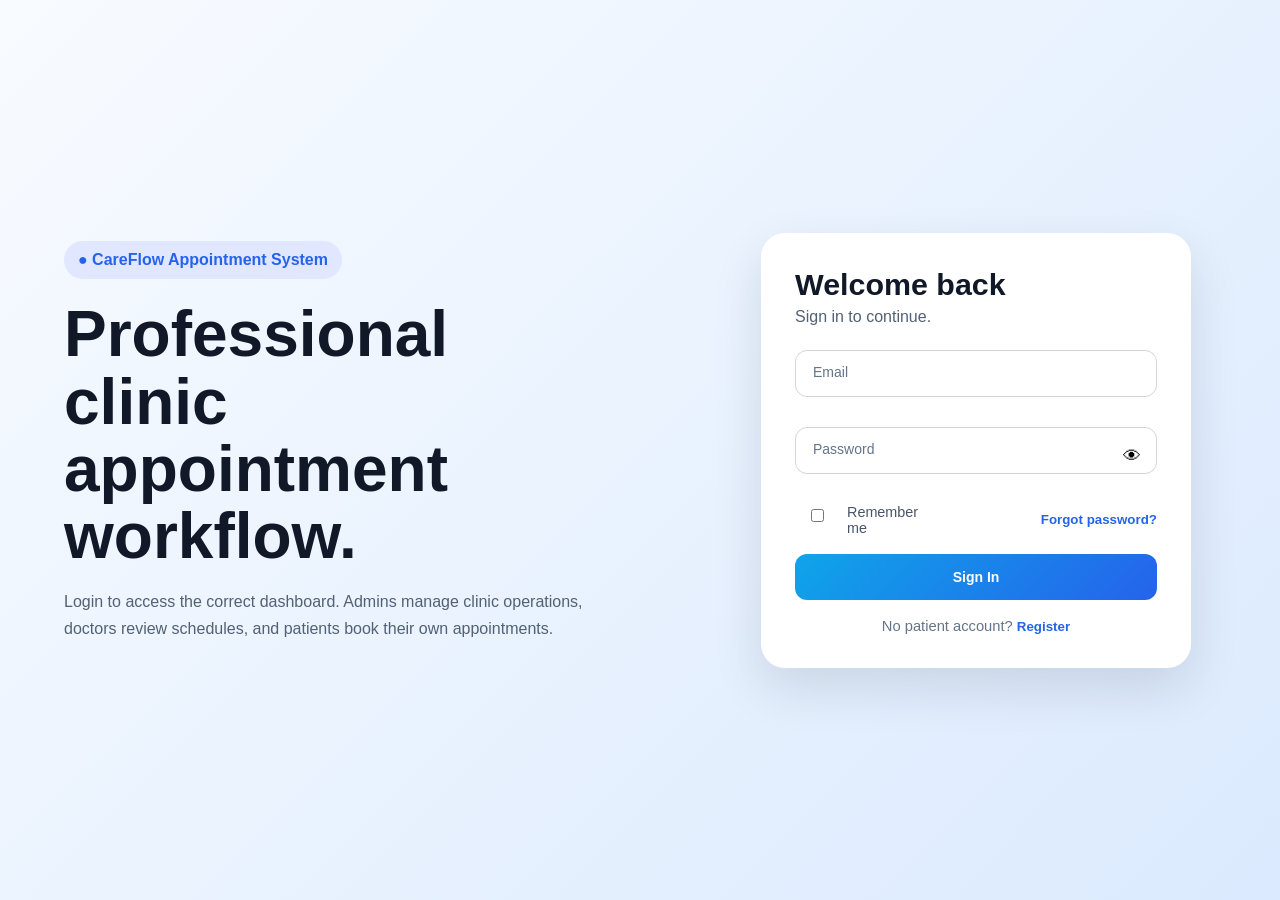
==== index.html @ 5f121b23 "Add files via upload" ====
<!doctype html>
<html lang="en">
  <head>
    <meta charset="UTF-8" />
    <meta name="viewport" content="width=device-width, initial-scale=1.0" />
    <title>CareFlow Login</title>
    <link rel="stylesheet" href="style.css" />
  </head>
  <body class="login-body">
    <div id="toast" class="toast"></div>
    <section class="login-screen">
      <div class="login-side">
        <div class="brand-chip">● CareFlow Appointment System</div>
        <h1 class="hero-title">Professional clinic appointment workflow.</h1>
        <p class="hero-text">
          Login to access the correct dashboard. Admins manage clinic
          operations, doctors review schedules, and patients book their own
          appointments.
        </p>
      </div>
      <div class="login-panel-wrap">
        <div class="auth-card">
          <div id="loginSection">
            <h2>Welcome back</h2>
            <p class="subtle">Sign in to continue.</p>
            <div class="floating-field">
              <input id="loginEmail" type="email" placeholder=" " /><label
                >Email</label
              >
            </div>
            <div class="floating-field">
              <input id="loginPassword" type="password" placeholder=" " /><label
                >Password</label
              ><button
                type="button"
                class="eye-btn"
                onclick="togglePassword('loginPassword', 'loginEye')"
              >
                <span id="loginEye">👁</span>
              </button>
            </div>
            <div class="auth-row">
              <label class="remember-label"
                ><input id="rememberMe" type="checkbox" />Remember me</label
              ><button type="button" class="link-btn" onclick="showForgot()">
                Forgot password?
              </button>
            </div>
            <button
              id="loginBtn"
              class="btn btn-primary primary-auth-btn"
              onclick="login()"
            >
              Sign In
            </button>
            <div class="auth-switch">
              No patient account?
              <button type="button" class="link-btn" onclick="showRegister()">
                Register
              </button>
            </div>
          </div>
          <div id="registerSection" class="hidden">
            <h2>Create account</h2>
            <p class="subtle">Register as a patient.</p>
            <div class="floating-field">
              <input id="registerName" placeholder=" " /><label
                >Full name</label
              >
            </div>
            <div class="floating-field">
              <input id="registerEmail" type="email" placeholder=" " /><label
                >Email</label
              >
            </div>
            <div class="floating-field">
              <input
                id="registerPassword"
                type="password"
                placeholder=" "
              /><label>Password</label
              ><button
                type="button"
                class="eye-btn"
                onclick="togglePassword('registerPassword', 'registerEye')"
              >
                <span id="registerEye">👁</span>
              </button>
            </div>
            <div class="floating-field">
              <input id="registerPhone" placeholder=" " /><label
                >Phone number</label
              >
            </div>
            <button
              id="registerBtn"
              class="btn btn-primary primary-auth-btn"
              onclick="registerPatient()"
            >
              Register
            </button>
            <div class="auth-switch">
              Already have an account?
              <button type="button" class="link-btn" onclick="showLogin()">
                Login
              </button>
            </div>
          </div>
          <div id="forgotSection" class="hidden">
            <h2>Forgot password</h2>
            <p class="subtle">
              Enter your email and we will send reset instructions.
            </p>
            <div class="floating-field">
              <input id="forgotEmail" type="email" placeholder=" " /><label
                >Email</label
              >
            </div>
            <button
              id="forgotBtn"
              class="btn btn-primary primary-auth-btn"
              onclick="forgotPassword()"
            >
              Send Reset Email
            </button>
            <div class="auth-switch">
              Remembered your password?
              <button type="button" class="link-btn" onclick="showLogin()">
                Back to login
              </button>
            </div>
          </div>
        </div>
      </div>
    </section>
    <script src="auth.js"></script>
  </body>
</html>
---- style.css ----
:root {
  --side: #2f3b4f;
  --blue: #2563eb;
  --cyan: #0ea5e9;
  --muted: #526174;
  --border: #dbe4ef;
  --panel: rgba(255, 255, 255, 0.92);
  --shadow: 0 20px 50px rgba(15, 23, 42, 0.08);
  --danger: #dc2626;
  --green: #15803d;
}
* {
  box-sizing: border-box;
}
body {
  margin: 0;
  font-family: Arial, sans-serif;
  background: linear-gradient(135deg, #f8fbff, #dbeafe);
  color: #111827;
}
.hidden {
  display: none !important;
}
.login-screen {
  min-height: 100vh;
  display: grid;
  grid-template-columns: 1.05fr 0.95fr;
}
.login-side {
  display: flex;
  flex-direction: column;
  justify-content: center;
  padding: 64px;
}
.brand-chip {
  width: fit-content;
  padding: 10px 14px;
  border-radius: 999px;
  background: #e0e7ff;
  color: var(--blue);
  font-weight: 800;
  margin-bottom: 22px;
}
.hero-title {
  font-size: clamp(2.4rem, 5vw, 4rem);
  line-height: 1.05;
  margin: 0;
}
.hero-text {
  color: var(--muted);
  line-height: 1.7;
  max-width: 620px;
  margin-top: 18px;
}
.login-panel-wrap {
  display: flex;
  align-items: center;
  justify-content: center;
  padding: 32px;
}
.auth-card {
  width: 100%;
  max-width: 430px;
  background: white;
  padding: 34px;
  border-radius: 24px;
  box-shadow: 0 20px 50px rgba(15, 23, 42, 0.12);
}
.auth-card h2 {
  margin: 0 0 6px;
  font-size: 1.9rem;
}
.subtle {
  margin: 0 0 24px;
  color: var(--muted);
}
.floating-field {
  position: relative;
  margin-bottom: 18px;
}
.floating-field input {
  width: 100%;
  padding: 18px 46px 10px 14px;
  border: 1px solid #d1d5db;
  border-radius: 12px;
  font-size: 15px;
  outline: none;
  background: white;
}
.floating-field label {
  position: absolute;
  left: 14px;
  top: 14px;
  color: #64748b;
  font-size: 14px;
  pointer-events: none;
  transition: 0.18s ease;
  background: white;
  padding: 0 4px;
}
.floating-field input:focus {
  border-color: var(--blue);
  box-shadow: 0 0 0 4px rgba(37, 99, 235, 0.12);
}
.floating-field input:focus + label,
.floating-field input:not(:placeholder-shown) + label {
  top: -8px;
  font-size: 12px;
  color: var(--blue);
}
.eye-btn {
  position: absolute;
  right: 12px;
  top: 50%;
  transform: translateY(-50%);
  width: 28px;
  height: 28px;
  border: none;
  background: transparent;
  cursor: pointer;
  font-size: 18px;
}
.auth-row {
  display: flex;
  justify-content: space-between;
  align-items: center;
  margin-bottom: 18px;
  font-size: 0.9rem;
}
.remember-label {
  display: flex;
  align-items: center;
  gap: 8px;
  color: #475569;
}
.link-btn {
  border: none;
  background: transparent;
  color: var(--blue);
  font-weight: 800;
  cursor: pointer;
  padding: 0;
}
.btn {
  border: none;
  border-radius: 12px;
  padding: 13px 16px;
  font-weight: 800;
  cursor: pointer;
  font-size: 14px;
}
.btn-primary {
  background: linear-gradient(135deg, var(--cyan), var(--blue));
  color: white;
}
.btn-secondary {
  background: #e8eef7;
  color: #111827;
}
.btn-danger {
  background: #fee2e2;
  color: var(--danger);
}
.btn-success {
  background: #dcfce7;
  color: var(--green);
}
.primary-auth-btn {
  width: 100%;
  min-height: 46px;
}
.spinner {
  display: inline-block;
  width: 16px;
  height: 16px;
  border: 2px solid rgba(255, 255, 255, 0.55);
  border-top-color: white;
  border-radius: 50%;
  animation: spin 0.8s linear infinite;
  vertical-align: middle;
  margin-right: 8px;
}
@keyframes spin {
  to {
    transform: rotate(360deg);
  }
}
.auth-switch {
  margin-top: 18px;
  text-align: center;
  color: #64748b;
  font-size: 0.92rem;
}
.toast {
  position: fixed;
  top: 22px;
  right: 22px;
  background: #0f172a;
  color: white;
  padding: 14px 18px;
  border-radius: 12px;
  box-shadow: 0 16px 40px rgba(15, 23, 42, 0.18);
  opacity: 0;
  transform: translateY(-12px);
  pointer-events: none;
  transition: 0.22s ease;
  z-index: 9999;
  font-size: 14px;
}
.toast.show {
  opacity: 1;
  transform: translateY(0);
}
.toast.success {
  background: #15803d;
}
.toast.error {
  background: #dc2626;
}
.app-shell {
  min-height: 100vh;
  display: grid;
  grid-template-columns: 260px 1fr;
}
.sidebar {
  background: var(--side);
  color: white;
  padding: 22px 18px;
  display: flex;
  flex-direction: column;
  gap: 20px;
}
.brand {
  display: flex;
  align-items: center;
  gap: 12px;
}
.brand-icon {
  width: 44px;
  height: 44px;
  border-radius: 14px;
  background: linear-gradient(135deg, var(--cyan), var(--blue));
  display: flex;
  align-items: center;
  justify-content: center;
  font-size: 26px;
  font-weight: 800;
}
.brand h1 {
  margin: 0;
  font-size: 1.25rem;
}
.brand p {
  margin: 2px 0 0;
  color: #cbd5e1;
  font-size: 0.82rem;
}
.nav-list {
  display: flex;
  flex-direction: column;
  gap: 10px;
}
.nav-btn {
  padding: 14px 16px;
  border-radius: 12px;
  border: 1px solid rgba(255, 255, 255, 0.12);
  background: rgba(255, 255, 255, 0.08);
  color: white;
  text-align: left;
  font-weight: 800;
  cursor: pointer;
}
.nav-btn.active,
.nav-btn:hover {
  background: linear-gradient(135deg, #1d4ed8, var(--blue));
}
.nav-spacer {
  flex: 1;
}
.logout-btn {
  width: 100%;
  padding: 12px 16px;
  border: none;
  border-radius: 12px;
  background: rgba(255, 255, 255, 0.14);
  color: white;
  font-weight: 800;
  cursor: pointer;
}
.main {
  padding: 24px;
}
.page-hero {
  background: rgba(255, 255, 255, 0.85);
  border-radius: 24px;
  padding: 24px;
  margin-bottom: 22px;
  display: flex;
  align-items: center;
  justify-content: space-between;
  gap: 18px;
}
.page-hero h2 {
  margin: 0;
  font-size: 1.7rem;
}
.page-hero p {
  margin: 6px 0 0;
  color: var(--muted);
}
.hero-badge {
  background: #e0e7ff;
  color: var(--blue);
  font-size: 0.82rem;
  font-weight: 800;
  padding: 9px 14px;
  border-radius: 999px;
  white-space: nowrap;
}
.metrics {
  display: grid;
  grid-template-columns: repeat(3, 1fr);
  gap: 18px;
  margin-bottom: 20px;
}
.metric-card {
  background: var(--panel);
  border-radius: 18px;
  padding: 18px;
  border: 1px solid var(--border);
}
.metric-card small {
  color: var(--muted);
  display: block;
}
.metric-card strong {
  font-size: 2rem;
}
.grid-2 {
  display: grid;
  grid-template-columns: 1.2fr 1fr;
  gap: 20px;
}
.panel {
  background: var(--panel);
  border-radius: 22px;
  padding: 22px;
  border: 1px solid var(--border);
  box-shadow: var(--shadow);
}
.panel h3 {
  margin-top: 0;
}
input,
select,
textarea {
  width: 100%;
  padding: 14px;
  border-radius: 12px;
  border: 1px solid #cfd8e3;
  margin-bottom: 12px;
  font: inherit;
}
textarea {
  min-height: 110px;
}
table {
  width: 100%;
  border-collapse: collapse;
}
th,
td {
  padding: 14px;
  border-bottom: 1px solid #e5e7eb;
  text-align: left;
  vertical-align: top;
}
.calendar-head {
  display: flex;
  justify-content: space-between;
  align-items: center;
  gap: 12px;
}
.calendar-grid {
  display: grid;
  grid-template-columns: repeat(7, 1fr);
  gap: 10px;
  margin-top: 12px;
}
.day-name {
  text-align: center;
  font-size: 12px;
  font-weight: 800;
  color: #475569;
}
.day-cell {
  min-height: 82px;
  border: 1px solid #e5e7eb;
  border-radius: 14px;
  background: white;
  cursor: pointer;
  font-weight: 800;
  display: flex;
  justify-content: center;
  align-items: center;
  text-align: center;
}
.day-cell.muted {
  color: #aaa;
  background: rgba(255, 255, 255, 0.45);
}
.day-cell.selected {
  border: 2px solid #7da2ff;
  background: #f4f8ff;
}
.day-cell.today {
  box-shadow: inset 0 0 0 2px var(--blue);
}
.day-cell.weekend {
  background: #f8fafc;
  color: #94a3b8;
  cursor: not-allowed;
}
.notice {
  padding: 16px;
  border: 1px dashed #cbd5e1;
  border-radius: 14px;
  color: var(--muted);
  margin-bottom: 12px;
}
.schedule-card {
  background: #f8fbff;
  border: 1px solid #dbeafe;
  border-radius: 18px;
  padding: 18px;
  margin-top: 18px;
}
.schedule-card h3 {
  margin: 0 0 8px;
}
.schedule-note {
  color: #64748b;
  font-size: 13px;
  margin: 0 0 14px;
  line-height: 1.5;
}
.time-grid {
  display: grid;
  grid-template-columns: repeat(3, 1fr);
  gap: 10px;
  margin-bottom: 12px;
}
.time-btn {
  background: white;
  border: 1px solid #cfd8e3;
  border-radius: 12px;
  padding: 12px;
  font-weight: 800;
  cursor: pointer;
}
.time-btn.active {
  background: var(--blue);
  color: white;
  border-color: var(--blue);
}
.alert-box {
  background: #fffbeb;
  border: 1px solid #fde68a;
  color: #92400e;
  padding: 12px;
  border-radius: 14px;
  font-size: 13px;
  margin-bottom: 12px;
}
.email-status {
  font-size: 13px;
  margin-top: 8px;
  color: #64748b;
}
@media (max-width: 980px) {
  .login-screen,
  .app-shell,
  .grid-2 {
    grid-template-columns: 1fr;
  }
  .metrics {
    grid-template-columns: 1fr;
  }
  .login-side {
    padding: 32px;
  }
  .page-hero {
    flex-direction: column;
    align-items: flex-start;
  }
}
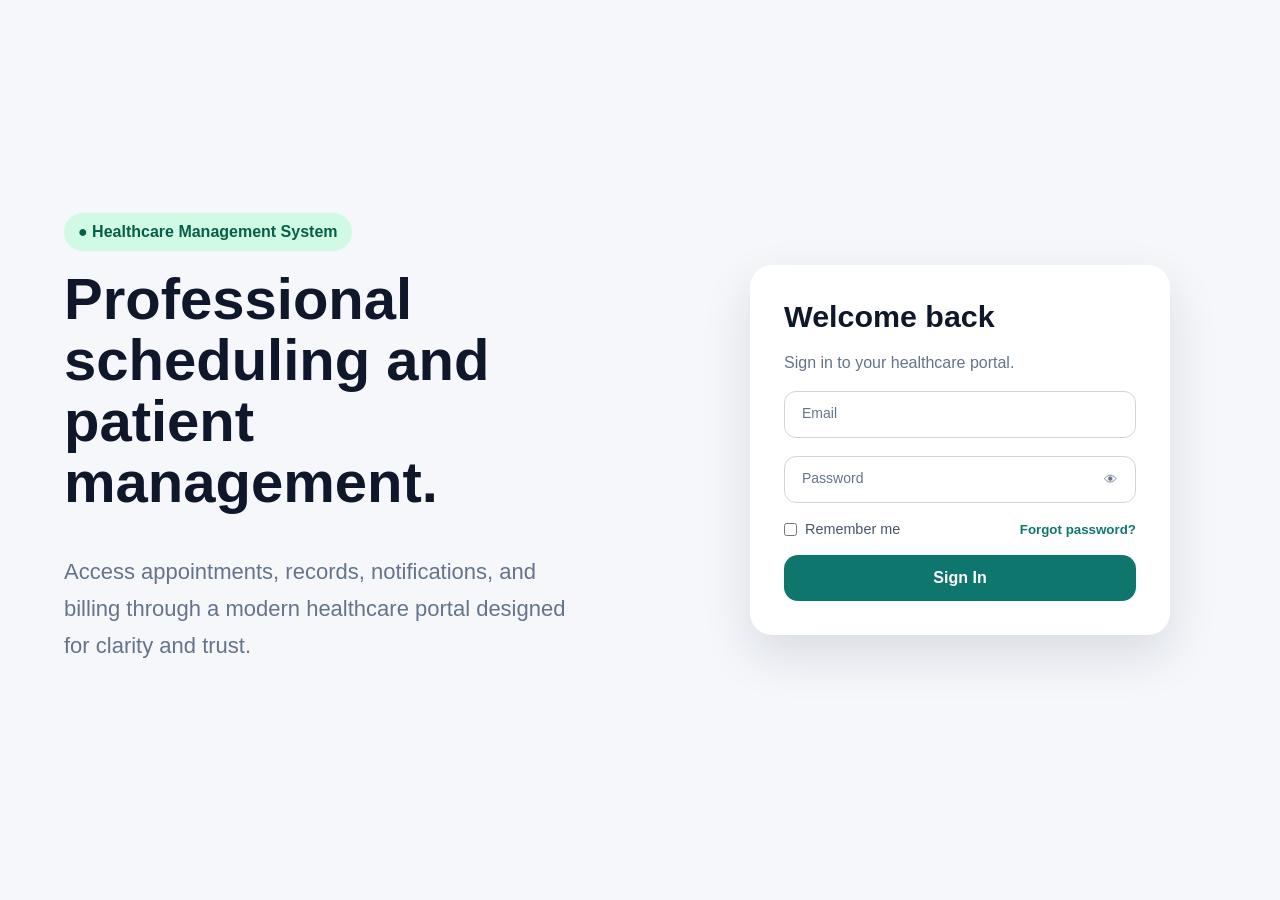
==== commit 9f0ce676: "Add files via upload" ====
--- a/index.html
+++ b/index.html
@@ -1,138 +1,295 @@
-<!doctype html>
-<html lang="en">
-  <head>
-    <meta charset="UTF-8" />
-    <meta name="viewport" content="width=device-width, initial-scale=1.0" />
-    <title>CareFlow Login</title>
-    <link rel="stylesheet" href="style.css" />
-  </head>
-  <body class="login-body">
-    <div id="toast" class="toast"></div>
-    <section class="login-screen">
-      <div class="login-side">
-        <div class="brand-chip">● CareFlow Appointment System</div>
-        <h1 class="hero-title">Professional clinic appointment workflow.</h1>
-        <p class="hero-text">
-          Login to access the correct dashboard. Admins manage clinic
-          operations, doctors review schedules, and patients book their own
-          appointments.
-        </p>
-      </div>
-      <div class="login-panel-wrap">
-        <div class="auth-card">
-          <div id="loginSection">
-            <h2>Welcome back</h2>
-            <p class="subtle">Sign in to continue.</p>
-            <div class="floating-field">
-              <input id="loginEmail" type="email" placeholder=" " /><label
-                >Email</label
-              >
-            </div>
-            <div class="floating-field">
-              <input id="loginPassword" type="password" placeholder=" " /><label
-                >Password</label
-              ><button
-                type="button"
-                class="eye-btn"
-                onclick="togglePassword('loginPassword', 'loginEye')"
-              >
-                <span id="loginEye">👁</span>
-              </button>
-            </div>
-            <div class="auth-row">
-              <label class="remember-label"
-                ><input id="rememberMe" type="checkbox" />Remember me</label
-              ><button type="button" class="link-btn" onclick="showForgot()">
-                Forgot password?
-              </button>
-            </div>
-            <button
-              id="loginBtn"
-              class="btn btn-primary primary-auth-btn"
-              onclick="login()"
-            >
-              Sign In
-            </button>
-            <div class="auth-switch">
-              No patient account?
-              <button type="button" class="link-btn" onclick="showRegister()">
-                Register
-              </button>
-            </div>
-          </div>
-          <div id="registerSection" class="hidden">
-            <h2>Create account</h2>
-            <p class="subtle">Register as a patient.</p>
-            <div class="floating-field">
-              <input id="registerName" placeholder=" " /><label
-                >Full name</label
-              >
-            </div>
-            <div class="floating-field">
-              <input id="registerEmail" type="email" placeholder=" " /><label
-                >Email</label
-              >
-            </div>
-            <div class="floating-field">
-              <input
-                id="registerPassword"
-                type="password"
-                placeholder=" "
-              /><label>Password</label
-              ><button
-                type="button"
-                class="eye-btn"
-                onclick="togglePassword('registerPassword', 'registerEye')"
-              >
-                <span id="registerEye">👁</span>
-              </button>
-            </div>
-            <div class="floating-field">
-              <input id="registerPhone" placeholder=" " /><label
-                >Phone number</label
-              >
-            </div>
-            <button
-              id="registerBtn"
-              class="btn btn-primary primary-auth-btn"
-              onclick="registerPatient()"
-            >
-              Register
-            </button>
-            <div class="auth-switch">
-              Already have an account?
-              <button type="button" class="link-btn" onclick="showLogin()">
-                Login
-              </button>
-            </div>
-          </div>
-          <div id="forgotSection" class="hidden">
-            <h2>Forgot password</h2>
-            <p class="subtle">
-              Enter your email and we will send reset instructions.
-            </p>
-            <div class="floating-field">
-              <input id="forgotEmail" type="email" placeholder=" " /><label
-                >Email</label
-              >
-            </div>
-            <button
-              id="forgotBtn"
-              class="btn btn-primary primary-auth-btn"
-              onclick="forgotPassword()"
-            >
-              Send Reset Email
-            </button>
-            <div class="auth-switch">
-              Remembered your password?
-              <button type="button" class="link-btn" onclick="showLogin()">
-                Back to login
-              </button>
-            </div>
-          </div>
-        </div>
-      </div>
-    </section>
-    <script src="auth.js"></script>
-  </body>
-</html>
+<!DOCTYPE html>
+<html lang="en">
+<head>
+  <meta charset="UTF-8" />
+  <meta name="viewport" content="width=device-width, initial-scale=1.0" />
+  <title>Healthcare Portal</title>
+  <link rel="stylesheet" href="style.css" />
+
+  <style>
+    .auth-card {
+      width: 100%;
+      max-width: 420px;
+      background: white;
+      padding: 34px;
+      border-radius: 22px;
+      box-shadow: 0 20px 50px rgba(15, 23, 42, 0.12);
+    }
+
+    .auth-card h2 {
+      margin: 0 0 6px;
+      font-size: 1.9rem;
+    }
+
+    .floating-field {
+      position: relative;
+      margin-bottom: 18px;
+    }
+
+    .floating-field input {
+      width: 100%;
+      padding: 18px 46px 10px 14px;
+      border: 1px solid #d1d5db;
+      border-radius: 12px;
+      font-size: 15px;
+      outline: none;
+      background: white;
+    }
+
+    .floating-field label {
+      position: absolute;
+      left: 14px;
+      top: 14px;
+      color: #64748b;
+      font-size: 14px;
+      pointer-events: none;
+      transition: 0.18s ease;
+      background: white;
+      padding: 0 4px;
+    }
+
+    .floating-field input:focus {
+      border-color: #0f766e;
+      box-shadow: 0 0 0 4px rgba(15, 118, 110, 0.12);
+    }
+
+    .floating-field input:focus + label,
+    .floating-field input:not(:placeholder-shown) + label {
+      top: -8px;
+      font-size: 12px;
+      color: #0f766e;
+    }
+
+    .eye-btn {
+      position: absolute;
+      right: 12px;
+      top: 50%;
+      transform: translateY(-50%);
+      width: 28px;
+      height: 28px;
+      border: none;
+      background: transparent;
+      color: #64748b;
+      cursor: pointer;
+      padding: 0;
+    }
+
+    .eye-btn svg {
+      width: 20px;
+      height: 20px;
+    }
+
+    .auth-row {
+      display: flex;
+      justify-content: space-between;
+      align-items: center;
+      gap: 12px;
+      margin-bottom: 18px;
+      font-size: 0.9rem;
+    }
+
+    .remember-label {
+      display: flex;
+      align-items: center;
+      gap: 8px;
+      color: #475569;
+    }
+
+    .remember-label input {
+      width: auto;
+      margin: 0;
+    }
+
+    .link-btn {
+      border: none;
+      background: transparent;
+      color: #0f766e;
+      font-weight: 700;
+      cursor: pointer;
+      padding: 0;
+      width: auto;
+    }
+
+    .primary-auth-btn {
+      width: 100%;
+      min-height: 46px;
+    }
+
+    .spinner {
+      display: inline-block;
+      width: 16px;
+      height: 16px;
+      border: 2px solid rgba(255,255,255,0.55);
+      border-top-color: white;
+      border-radius: 50%;
+      animation: spin 0.8s linear infinite;
+      vertical-align: middle;
+      margin-right: 8px;
+    }
+
+    @keyframes spin {
+      to { transform: rotate(360deg); }
+    }
+
+    .auth-switch {
+      margin-top: 18px;
+      text-align: center;
+      color: #64748b;
+      font-size: 0.92rem;
+    }
+
+    .toast {
+      position: fixed;
+      top: 22px;
+      right: 22px;
+      background: #0f172a;
+      color: white;
+      padding: 14px 18px;
+      border-radius: 12px;
+      box-shadow: 0 16px 40px rgba(15,23,42,0.18);
+      opacity: 0;
+      transform: translateY(-12px);
+      pointer-events: none;
+      transition: 0.22s ease;
+      z-index: 9999;
+      font-size: 14px;
+    }
+
+    .toast.show {
+      opacity: 1;
+      transform: translateY(0);
+    }
+
+    .toast.success {
+      background: #15803d;
+    }
+
+    .toast.error {
+      background: #dc2626;
+    }
+  </style>
+</head>
+
+<body class="login-body">
+  <div id="toast" class="toast"></div>
+
+  <section class="login-screen">
+    <div class="login-side">
+      <div class="brand-chip">● Healthcare Management System</div>
+      <h1 class="hero-title">Professional scheduling and patient management.</h1>
+      <p class="hero-text">
+        Access appointments, records, notifications, and billing through a modern healthcare portal designed for clarity and trust.
+      </p>
+    </div>
+
+    <div class="login-panel-wrap">
+      <div class="auth-card">
+        <div id="loginSection">
+          <h2>Welcome back</h2>
+          <p class="subtle">Sign in to your healthcare portal.</p>
+
+          <div class="floating-field">
+            <input id="loginEmail" type="email" placeholder=" " />
+            <label>Email</label>
+          </div>
+
+          <div class="floating-field">
+  <input id="loginPassword" type="password" placeholder=" " />
+  <label>Password</label>
+
+  <button
+    type="button"
+    class="eye-btn"
+    onclick="togglePassword('loginPassword', 'loginEye')"
+    aria-label="Toggle password"
+  >
+    <span id="loginEye">👁</span>
+  </button>
+</div>
+
+          <div class="auth-row">
+            <label class="remember-label">
+              <input id="rememberMe" type="checkbox" />
+              Remember me
+            </label>
+            <button type="button" class="link-btn" onclick="showForgot()">Forgot password?</button>
+          </div>
+
+          <button id="loginBtn" class="btn btn-primary primary-auth-btn" onclick="login()">
+            Sign In
+          </button>
+
+          <!-- <div class="auth-switch">
+            No patient account?
+            <button type="button" class="link-btn" onclick="showRegister()">Register</button>
+          </div>
+        </div>
+
+        <div id="registerSection" class="hidden">
+          <h2>Create account</h2>
+          <p class="subtle">Register as a patient.</p>
+
+          <div class="floating-field">
+            <input id="registerName" placeholder=" " />
+            <label>Full name</label>
+          </div>
+
+          <div class="floating-field">
+            <input id="registerEmail" type="email" placeholder=" " />
+            <label>Email</label>
+          </div>
+
+         <div class="floating-field">
+  <input id="registerPassword" type="password" placeholder=" " />
+  <label>Password</label>
+
+  <button
+    type="button"
+    class="eye-btn"
+    onclick="togglePassword('registerPassword', 'registerEye')"
+    aria-label="Toggle password"
+  >
+    <span id="registerEye">👁</span>
+  </button>
+</div>
+
+          <div class="floating-field">
+            <input id="registerPhone" placeholder=" " />
+            <label>Phone number</label>
+          </div>
+
+          <button id="registerBtn" class="btn btn-primary primary-auth-btn" onclick="registerPatient()">
+            Register
+          </button>
+
+          <div class="auth-switch">
+            Already have an account?
+            <button type="button" class="link-btn" onclick="showLogin()">Login</button>
+          </div>
+        </div> -->
+
+        <div id="forgotSection" class="hidden">
+          <h2>Forgot password</h2>
+          <p class="subtle">Enter your email and we’ll send a password reset instruction.</p>
+
+          <div class="floating-field">
+            <input id="forgotEmail" type="email" placeholder=" " />
+            <label>Email</label>
+          </div>
+
+          <button id="forgotBtn" class="btn btn-primary primary-auth-btn" onclick="forgotPassword()">
+            Send Reset Email
+          </button>
+
+          <div class="auth-switch">
+            Remembered your password?
+            <button type="button" class="link-btn" onclick="showLogin()">Back to login</button>
+          </div>
+        </div>
+      </div>
+    </div>
+  </section>
+
+  <script src="auth.js"></script>
+</body>
+</html>
--- a/style.css
+++ b/style.css
@@ -1,496 +1,540 @@
 :root {
-  --side: #2f3b4f;
-  --blue: #2563eb;
-  --cyan: #0ea5e9;
-  --muted: #526174;
-  --border: #dbe4ef;
-  --panel: rgba(255, 255, 255, 0.92);
-  --shadow: 0 20px 50px rgba(15, 23, 42, 0.08);
+  --bg: #f5f7fb;
+  --surface: #ffffff;
+  --surface-soft: #f8fafc;
+  --border: #e2e8f0;
+  --text: #0f172a;
+  --muted: #64748b;
+  --primary: #0f766e;
+  --primary-strong: #0b5f59;
+  --primary-soft: #ccfbf1;
   --danger: #dc2626;
-  --green: #15803d;
-}
+  --success: #15803d;
+  --warning: #ca8a04;
+  --shadow: 0 12px 36px rgba(15, 23, 42, 0.08);
+  --radius-xl: 24px;
+  --radius-lg: 18px;
+}
+
 * {
   box-sizing: border-box;
 }
+
 body {
   margin: 0;
   font-family: Arial, sans-serif;
-  background: linear-gradient(135deg, #f8fbff, #dbeafe);
-  color: #111827;
-}
+  background: linear-gradient(180deg, #f8fbff 0%, #f3f6fb 100%);
+  color: var(--text);
+}
+
 .hidden {
   display: none !important;
 }
+
+.login-body {
+  background: #f5f7fb;
+}
+
 .login-screen {
   min-height: 100vh;
   display: grid;
-  grid-template-columns: 1.05fr 0.95fr;
-}
+  grid-template-columns: 1fr 1fr;
+}
+
 .login-side {
+  padding: 64px;
   display: flex;
   flex-direction: column;
   justify-content: center;
-  padding: 64px;
-}
+}
+
 .brand-chip {
-  width: fit-content;
+  display: inline-block;
   padding: 10px 14px;
   border-radius: 999px;
-  background: #e0e7ff;
-  color: var(--blue);
-  font-weight: 800;
-  margin-bottom: 22px;
-}
+  background: #d1fae5;
+  color: #065f46;
+  font-weight: 700;
+  width: fit-content;
+}
+
 .hero-title {
-  font-size: clamp(2.4rem, 5vw, 4rem);
+  font-size: 58px;
+  margin: 18px 0;
   line-height: 1.05;
-  margin: 0;
-}
+}
+
 .hero-text {
   color: var(--muted);
+  max-width: 560px;
   line-height: 1.7;
-  max-width: 620px;
-  margin-top: 18px;
-}
+  font-size: 22px;
+}
+
 .login-panel-wrap {
   display: flex;
   align-items: center;
   justify-content: center;
   padding: 32px;
 }
-.auth-card {
+
+.login-panel {
   width: 100%;
-  max-width: 430px;
-  background: white;
+  max-width: 460px;
+  background: #fff;
+  border: 1px solid var(--border);
+  border-radius: 28px;
   padding: 34px;
-  border-radius: 24px;
-  box-shadow: 0 20px 50px rgba(15, 23, 42, 0.12);
-}
-.auth-card h2 {
-  margin: 0 0 6px;
-  font-size: 1.9rem;
-}
+  box-shadow: var(--shadow);
+}
+
+.login-panel h2 {
+  margin: 0 0 8px;
+  font-size: 1.8rem;
+}
+
 .subtle {
-  margin: 0 0 24px;
-  color: var(--muted);
-}
-.floating-field {
+  color: var(--muted);
+  line-height: 1.6;
+}
+
+.field {
+  margin-top: 18px;
+}
+
+.field label {
+  display: block;
+  margin-bottom: 8px;
+  font-weight: 700;
+  color: #334155;
+}
+
+input,
+select,
+textarea,
+.search-input {
+  width: 100%;
+  padding: 14px 16px;
+  border: 1px solid #cbd5e1;
+  border-radius: 14px;
+  background: #fff;
+  font: inherit;
+}
+
+.btn {
+  border: none;
+  border-radius: 14px;
+  padding: 14px 18px;
+  font: inherit;
+  font-weight: 700;
+  cursor: pointer;
+}
+
+.btn-primary {
+  background: var(--primary);
+  color: #fff;
+}
+
+.btn-secondary {
+  background: #fff;
+  border: 1px solid #cbd5e1;
+  color: var(--text);
+}
+
+.btn-danger {
+  background: #fee2e2;
+  color: #b91c1c;
+  border: 1px solid #fecaca;
+}
+
+.full-btn {
+  width: 100%;
+  margin-top: 22px;
+}
+
+.inline-btn {
+  width: auto;
+  min-width: 120px;
+}
+
+.login-error {
+  margin-top: 14px;
+  color: var(--danger);
+}
+.password-wrapper {
   position: relative;
-  margin-bottom: 18px;
-}
-.floating-field input {
-  width: 100%;
-  padding: 18px 46px 10px 14px;
-  border: 1px solid #d1d5db;
-  border-radius: 12px;
-  font-size: 15px;
-  outline: none;
-  background: white;
-}
-.floating-field label {
-  position: absolute;
-  left: 14px;
-  top: 14px;
-  color: #64748b;
-  font-size: 14px;
-  pointer-events: none;
-  transition: 0.18s ease;
-  background: white;
-  padding: 0 4px;
-}
-.floating-field input:focus {
-  border-color: var(--blue);
-  box-shadow: 0 0 0 4px rgba(37, 99, 235, 0.12);
-}
-.floating-field input:focus + label,
-.floating-field input:not(:placeholder-shown) + label {
-  top: -8px;
-  font-size: 12px;
-  color: var(--blue);
-}
-.eye-btn {
+}
+
+.password-wrapper input {
+  padding-right: 72px;
+}
+
+.password-toggle {
   position: absolute;
   right: 12px;
   top: 50%;
   transform: translateY(-50%);
-  width: 28px;
-  height: 28px;
   border: none;
   background: transparent;
-  cursor: pointer;
-  font-size: 18px;
-}
-.auth-row {
-  display: flex;
-  justify-content: space-between;
-  align-items: center;
-  margin-bottom: 18px;
-  font-size: 0.9rem;
-}
-.remember-label {
-  display: flex;
-  align-items: center;
-  gap: 8px;
-  color: #475569;
-}
-.link-btn {
-  border: none;
-  background: transparent;
-  color: var(--blue);
-  font-weight: 800;
+  color: #0f766e;
+  font-weight: 700;
   cursor: pointer;
   padding: 0;
 }
-.btn {
-  border: none;
-  border-radius: 12px;
-  padding: 13px 16px;
-  font-weight: 800;
-  cursor: pointer;
-  font-size: 14px;
-}
-.btn-primary {
-  background: linear-gradient(135deg, var(--cyan), var(--blue));
-  color: white;
-}
-.btn-secondary {
-  background: #e8eef7;
-  color: #111827;
-}
-.btn-danger {
-  background: #fee2e2;
-  color: var(--danger);
-}
-.btn-success {
-  background: #dcfce7;
-  color: var(--green);
-}
-.primary-auth-btn {
-  width: 100%;
-  min-height: 46px;
-}
-.spinner {
-  display: inline-block;
-  width: 16px;
-  height: 16px;
-  border: 2px solid rgba(255, 255, 255, 0.55);
-  border-top-color: white;
-  border-radius: 50%;
-  animation: spin 0.8s linear infinite;
-  vertical-align: middle;
-  margin-right: 8px;
-}
-@keyframes spin {
-  to {
-    transform: rotate(360deg);
-  }
-}
-.auth-switch {
-  margin-top: 18px;
-  text-align: center;
-  color: #64748b;
-  font-size: 0.92rem;
-}
-.toast {
-  position: fixed;
-  top: 22px;
-  right: 22px;
-  background: #0f172a;
-  color: white;
-  padding: 14px 18px;
-  border-radius: 12px;
-  box-shadow: 0 16px 40px rgba(15, 23, 42, 0.18);
-  opacity: 0;
-  transform: translateY(-12px);
-  pointer-events: none;
-  transition: 0.22s ease;
-  z-index: 9999;
-  font-size: 14px;
-}
-.toast.show {
-  opacity: 1;
-  transform: translateY(0);
-}
-.toast.success {
-  background: #15803d;
-}
-.toast.error {
-  background: #dc2626;
-}
+
+.auth-links {
+  margin-top: 14px;
+  color: var(--muted);
+  line-height: 1.6;
+}
+
 .app-shell {
   min-height: 100vh;
   display: grid;
-  grid-template-columns: 260px 1fr;
-}
+  grid-template-columns: 280px 1fr;
+}
+
 .sidebar {
-  background: var(--side);
-  color: white;
-  padding: 22px 18px;
+  background: #0f172a;
+  color: #fff;
+  padding: 24px;
   display: flex;
   flex-direction: column;
-  gap: 20px;
-}
-.brand {
-  display: flex;
-  align-items: center;
-  gap: 12px;
-}
-.brand-icon {
-  width: 44px;
-  height: 44px;
+  gap: 16px;
+}
+
+.sidebar-brand,
+.role-panel {
+  padding: 14px;
+  border-radius: 18px;
+  background: rgba(255, 255, 255, 0.05);
+}
+
+.role-panel.doctor-theme {
+  background: rgba(29, 78, 216, 0.12);
+}
+
+.sidebar-brand p,
+.sidebar-note {
+  color: #94a3b8;
+  line-height: 1.5;
+}
+
+.role-badge {
+  display: inline-block;
+  padding: 7px 12px;
+  border-radius: 999px;
+  background: rgba(255, 255, 255, 0.12);
+  font-weight: 700;
+}
+
+.nav-list {
+  display: flex;
+  flex-direction: column;
+  gap: 8px;
+}
+
+.nav-btn {
+  background: transparent;
+  border: none;
+  color: #cbd5e1;
+  padding: 14px 16px;
   border-radius: 14px;
-  background: linear-gradient(135deg, var(--cyan), var(--blue));
-  display: flex;
-  align-items: center;
-  justify-content: center;
-  font-size: 26px;
-  font-weight: 800;
-}
-.brand h1 {
-  margin: 0;
-  font-size: 1.25rem;
-}
-.brand p {
-  margin: 2px 0 0;
-  color: #cbd5e1;
-  font-size: 0.82rem;
-}
-.nav-list {
-  display: flex;
-  flex-direction: column;
-  gap: 10px;
-}
-.nav-btn {
-  padding: 14px 16px;
-  border-radius: 12px;
-  border: 1px solid rgba(255, 255, 255, 0.12);
-  background: rgba(255, 255, 255, 0.08);
-  color: white;
   text-align: left;
-  font-weight: 800;
+  font: inherit;
+  font-weight: 700;
   cursor: pointer;
 }
+
 .nav-btn.active,
 .nav-btn:hover {
-  background: linear-gradient(135deg, #1d4ed8, var(--blue));
-}
+  background: rgba(255, 255, 255, 0.08);
+  color: #fff;
+}
+
 .nav-spacer {
   flex: 1;
 }
+
 .logout-btn {
   width: 100%;
-  padding: 12px 16px;
-  border: none;
-  border-radius: 12px;
-  background: rgba(255, 255, 255, 0.14);
-  color: white;
+  padding: 14px;
+  border-radius: 14px;
+  border: 1px solid rgba(255, 255, 255, 0.12);
+  background: rgba(255, 255, 255, 0.06);
+  color: #fff;
+  font-weight: 700;
+}
+
+.main {
+  padding: 28px;
+}
+
+.topbar {
+  display: flex;
+  justify-content: space-between;
+  align-items: center;
+  gap: 16px;
+  margin-bottom: 24px;
+}
+
+.topbar h2 {
+  margin: 0;
+  font-size: 42px;
+}
+
+.topbar p {
+  color: var(--muted);
+}
+
+.topbar-actions {
+  display: flex;
+  gap: 12px;
+  align-items: center;
+}
+
+.metric-grid {
+  display: grid;
+  grid-template-columns: repeat(4, 1fr);
+  gap: 18px;
+  margin-bottom: 24px;
+}
+
+.metric-card,
+.panel {
+  background: #fff;
+  border: 1px solid var(--border);
+  border-radius: 24px;
+  padding: 22px;
+  box-shadow: var(--shadow);
+}
+
+.metric-label {
+  color: var(--muted);
+}
+
+.metric-value {
+  font-size: 32px;
   font-weight: 800;
-  cursor: pointer;
-}
-.main {
-  padding: 24px;
-}
-.page-hero {
-  background: rgba(255, 255, 255, 0.85);
-  border-radius: 24px;
-  padding: 24px;
-  margin-bottom: 22px;
-  display: flex;
-  align-items: center;
-  justify-content: space-between;
-  gap: 18px;
-}
-.page-hero h2 {
+  margin-top: 8px;
+}
+
+.panel-head h3 {
   margin: 0;
-  font-size: 1.7rem;
-}
-.page-hero p {
-  margin: 6px 0 0;
-  color: var(--muted);
-}
-.hero-badge {
-  background: #e0e7ff;
-  color: var(--blue);
-  font-size: 0.82rem;
-  font-weight: 800;
-  padding: 9px 14px;
-  border-radius: 999px;
-  white-space: nowrap;
-}
-.metrics {
-  display: grid;
-  grid-template-columns: repeat(3, 1fr);
-  gap: 18px;
-  margin-bottom: 20px;
-}
-.metric-card {
-  background: var(--panel);
+}
+
+.panel-head p {
+  margin: 8px 0 0;
+  color: var(--muted);
+}
+
+.panel-body {
+  margin-top: 18px;
+}
+
+.toolbar {
+  display: flex;
+  gap: 12px;
+  flex-wrap: wrap;
+}
+
+.table-wrap {
+  overflow: auto;
+  border: 1px solid var(--border);
   border-radius: 18px;
-  padding: 18px;
-  border: 1px solid var(--border);
-}
-.metric-card small {
-  color: var(--muted);
-  display: block;
-}
-.metric-card strong {
-  font-size: 2rem;
-}
-.grid-2 {
-  display: grid;
-  grid-template-columns: 1.2fr 1fr;
-  gap: 20px;
-}
-.panel {
-  background: var(--panel);
-  border-radius: 22px;
-  padding: 22px;
-  border: 1px solid var(--border);
-  box-shadow: var(--shadow);
-}
-.panel h3 {
-  margin-top: 0;
-}
-input,
-select,
-textarea {
-  width: 100%;
-  padding: 14px;
-  border-radius: 12px;
-  border: 1px solid #cfd8e3;
-  margin-bottom: 12px;
-  font: inherit;
-}
-textarea {
-  min-height: 110px;
-}
+  margin-top: 16px;
+}
+
 table {
   width: 100%;
   border-collapse: collapse;
-}
+  min-width: 680px;
+}
+
 th,
 td {
-  padding: 14px;
-  border-bottom: 1px solid #e5e7eb;
+  padding: 16px;
+  border-bottom: 1px solid var(--border);
   text-align: left;
-  vertical-align: top;
-}
-.calendar-head {
-  display: flex;
-  justify-content: space-between;
+}
+
+th {
+  background: #f8fafc;
+  color: var(--muted);
+  text-transform: uppercase;
+  font-size: 12px;
+}
+
+.sub-text {
+  display: inline-block;
+  margin-top: 4px;
+  color: var(--muted);
+  font-size: 13px;
+}
+
+.badge {
+  display: inline-block;
+  padding: 6px 10px;
+  border-radius: 999px;
+  font-size: 12px;
+  font-weight: 700;
+}
+
+.badge.critical {
+  background: #fee2e2;
+  color: #dc2626;
+}
+
+.badge.warning {
+  background: #fef3c7;
+  color: #b45309;
+}
+
+.badge.stable {
+  background: #dcfce7;
+  color: #15803d;
+}
+
+.badge.pending {
+  background: #e5e7eb;
+  color: #6b7280;
+}
+
+.patient-record-box {
+  padding: 18px;
+  border-radius: 18px;
+  background: #f8fafc;
+  border: 1px solid var(--border);
+  color: var(--muted);
+  line-height: 1.7;
+}
+
+.calendar-shell {
+  display: grid;
+  grid-template-columns: 1fr 1fr;
+  gap: 18px;
+}
+
+.calendar-card {
+  min-height: 220px;
+  border: 1px solid var(--border);
+  border-radius: 18px;
+  padding: 18px;
+  background: #fff;
+}
+
+.calendar-modern {
+  background: #fff;
+  border: 1px solid var(--border);
+  border-radius: 18px;
+  padding: 12px;
+}
+
+.appt-list {
+  display: flex;
+  flex-direction: column;
+  gap: 14px;
+}
+
+.spaced-top {
+  margin-top: 16px;
+}
+
+.appt-item {
+  display: grid;
+  grid-template-columns: 84px 1fr auto;
+  gap: 16px;
   align-items: center;
-  gap: 12px;
-}
-.calendar-grid {
-  display: grid;
-  grid-template-columns: repeat(7, 1fr);
-  gap: 10px;
-  margin-top: 12px;
-}
-.day-name {
+  padding: 16px;
+  border-radius: 18px;
+  border: 1px solid var(--border);
+  background: #fff;
+}
+
+.appt-time {
+  padding: 12px;
+  border-radius: 14px;
+  background: var(--primary-soft);
+  color: var(--primary);
+  font-weight: 800;
   text-align: center;
+}
+
+.appt-main strong {
+  display: block;
+  margin-bottom: 4px;
+}
+
+.appt-meta {
+  color: var(--muted);
+}
+
+.status {
+  padding: 8px 12px;
+  border-radius: 999px;
   font-size: 12px;
   font-weight: 800;
-  color: #475569;
-}
-.day-cell {
-  min-height: 82px;
-  border: 1px solid #e5e7eb;
-  border-radius: 14px;
-  background: white;
-  cursor: pointer;
-  font-weight: 800;
-  display: flex;
-  justify-content: center;
-  align-items: center;
-  text-align: center;
-}
-.day-cell.muted {
-  color: #aaa;
-  background: rgba(255, 255, 255, 0.45);
-}
-.day-cell.selected {
-  border: 2px solid #7da2ff;
-  background: #f4f8ff;
-}
-.day-cell.today {
-  box-shadow: inset 0 0 0 2px var(--blue);
-}
-.day-cell.weekend {
-  background: #f8fafc;
-  color: #94a3b8;
-  cursor: not-allowed;
-}
-.notice {
-  padding: 16px;
-  border: 1px dashed #cbd5e1;
-  border-radius: 14px;
-  color: var(--muted);
-  margin-bottom: 12px;
-}
-.schedule-card {
-  background: #f8fbff;
-  border: 1px solid #dbeafe;
-  border-radius: 18px;
-  padding: 18px;
-  margin-top: 18px;
-}
-.schedule-card h3 {
-  margin: 0 0 8px;
-}
-.schedule-note {
-  color: #64748b;
-  font-size: 13px;
-  margin: 0 0 14px;
-  line-height: 1.5;
-}
-.time-grid {
-  display: grid;
-  grid-template-columns: repeat(3, 1fr);
-  gap: 10px;
-  margin-bottom: 12px;
-}
-.time-btn {
-  background: white;
-  border: 1px solid #cfd8e3;
-  border-radius: 12px;
-  padding: 12px;
-  font-weight: 800;
-  cursor: pointer;
-}
-.time-btn.active {
-  background: var(--blue);
-  color: white;
-  border-color: var(--blue);
-}
-.alert-box {
-  background: #fffbeb;
-  border: 1px solid #fde68a;
-  color: #92400e;
-  padding: 12px;
-  border-radius: 14px;
-  font-size: 13px;
-  margin-bottom: 12px;
-}
-.email-status {
-  font-size: 13px;
-  margin-top: 8px;
-  color: #64748b;
-}
+}
+
+.status.scheduled {
+  background: #ecfeff;
+  color: #155e75;
+}
+
+.status.done {
+  background: #dcfce7;
+  color: var(--success);
+}
+
+.small-btn {
+  padding: 8px 12px;
+  font-size: 12px;
+}
+
 @media (max-width: 980px) {
   .login-screen,
-  .app-shell,
-  .grid-2 {
+  .app-shell {
     grid-template-columns: 1fr;
   }
-  .metrics {
+
+  .metric-grid,
+  .calendar-shell {
     grid-template-columns: 1fr;
   }
-  .login-side {
-    padding: 32px;
+
+  .main {
+    padding: 18px;
   }
-  .page-hero {
+
+  .topbar {
     flex-direction: column;
-    align-items: flex-start;
+    align-items: stretch;
   }
 }
+#adminCalendar,
+#doctorCalendar {
+  width: 100%;
+  position: relative;
+  z-index: 1;
+}
+
+.fc {
+  position: relative;
+  z-index: 1;
+}
+
+.fc-daygrid-day,
+.fc-daygrid-day-frame,
+.fc-daygrid-day-top {
+  cursor: pointer;
+}
+/* selected day highlight */
+.fc-daygrid-day.selected-day {
+  background: #ccfbf1 !important;
+  border: 2px solid #0f766e !important;
+}
+
+/* today (optional different style) */
+.fc-day-today {
+  background: #fef9c3 !important;
+}
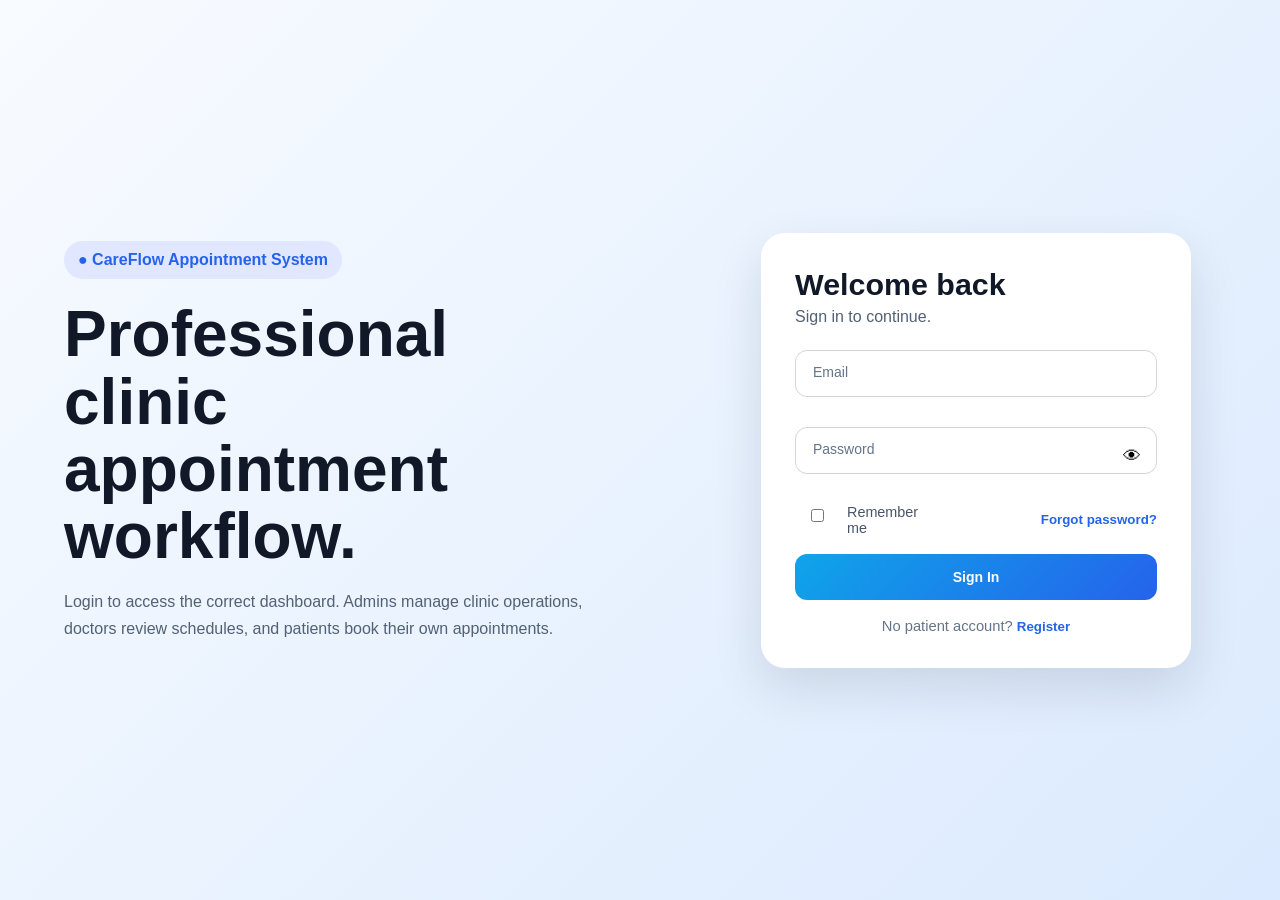
==== commit 98985b69: "Add files via upload" ====
--- a/index.html
+++ b/index.html
@@ -1,295 +1,138 @@
-<!DOCTYPE html>
-<html lang="en">
-<head>
-  <meta charset="UTF-8" />
-  <meta name="viewport" content="width=device-width, initial-scale=1.0" />
-  <title>Healthcare Portal</title>
-  <link rel="stylesheet" href="style.css" />
-
-  <style>
-    .auth-card {
-      width: 100%;
-      max-width: 420px;
-      background: white;
-      padding: 34px;
-      border-radius: 22px;
-      box-shadow: 0 20px 50px rgba(15, 23, 42, 0.12);
-    }
-
-    .auth-card h2 {
-      margin: 0 0 6px;
-      font-size: 1.9rem;
-    }
-
-    .floating-field {
-      position: relative;
-      margin-bottom: 18px;
-    }
-
-    .floating-field input {
-      width: 100%;
-      padding: 18px 46px 10px 14px;
-      border: 1px solid #d1d5db;
-      border-radius: 12px;
-      font-size: 15px;
-      outline: none;
-      background: white;
-    }
-
-    .floating-field label {
-      position: absolute;
-      left: 14px;
-      top: 14px;
-      color: #64748b;
-      font-size: 14px;
-      pointer-events: none;
-      transition: 0.18s ease;
-      background: white;
-      padding: 0 4px;
-    }
-
-    .floating-field input:focus {
-      border-color: #0f766e;
-      box-shadow: 0 0 0 4px rgba(15, 118, 110, 0.12);
-    }
-
-    .floating-field input:focus + label,
-    .floating-field input:not(:placeholder-shown) + label {
-      top: -8px;
-      font-size: 12px;
-      color: #0f766e;
-    }
-
-    .eye-btn {
-      position: absolute;
-      right: 12px;
-      top: 50%;
-      transform: translateY(-50%);
-      width: 28px;
-      height: 28px;
-      border: none;
-      background: transparent;
-      color: #64748b;
-      cursor: pointer;
-      padding: 0;
-    }
-
-    .eye-btn svg {
-      width: 20px;
-      height: 20px;
-    }
-
-    .auth-row {
-      display: flex;
-      justify-content: space-between;
-      align-items: center;
-      gap: 12px;
-      margin-bottom: 18px;
-      font-size: 0.9rem;
-    }
-
-    .remember-label {
-      display: flex;
-      align-items: center;
-      gap: 8px;
-      color: #475569;
-    }
-
-    .remember-label input {
-      width: auto;
-      margin: 0;
-    }
-
-    .link-btn {
-      border: none;
-      background: transparent;
-      color: #0f766e;
-      font-weight: 700;
-      cursor: pointer;
-      padding: 0;
-      width: auto;
-    }
-
-    .primary-auth-btn {
-      width: 100%;
-      min-height: 46px;
-    }
-
-    .spinner {
-      display: inline-block;
-      width: 16px;
-      height: 16px;
-      border: 2px solid rgba(255,255,255,0.55);
-      border-top-color: white;
-      border-radius: 50%;
-      animation: spin 0.8s linear infinite;
-      vertical-align: middle;
-      margin-right: 8px;
-    }
-
-    @keyframes spin {
-      to { transform: rotate(360deg); }
-    }
-
-    .auth-switch {
-      margin-top: 18px;
-      text-align: center;
-      color: #64748b;
-      font-size: 0.92rem;
-    }
-
-    .toast {
-      position: fixed;
-      top: 22px;
-      right: 22px;
-      background: #0f172a;
-      color: white;
-      padding: 14px 18px;
-      border-radius: 12px;
-      box-shadow: 0 16px 40px rgba(15,23,42,0.18);
-      opacity: 0;
-      transform: translateY(-12px);
-      pointer-events: none;
-      transition: 0.22s ease;
-      z-index: 9999;
-      font-size: 14px;
-    }
-
-    .toast.show {
-      opacity: 1;
-      transform: translateY(0);
-    }
-
-    .toast.success {
-      background: #15803d;
-    }
-
-    .toast.error {
-      background: #dc2626;
-    }
-  </style>
-</head>
-
-<body class="login-body">
-  <div id="toast" class="toast"></div>
-
-  <section class="login-screen">
-    <div class="login-side">
-      <div class="brand-chip">● Healthcare Management System</div>
-      <h1 class="hero-title">Professional scheduling and patient management.</h1>
-      <p class="hero-text">
-        Access appointments, records, notifications, and billing through a modern healthcare portal designed for clarity and trust.
-      </p>
-    </div>
-
-    <div class="login-panel-wrap">
-      <div class="auth-card">
-        <div id="loginSection">
-          <h2>Welcome back</h2>
-          <p class="subtle">Sign in to your healthcare portal.</p>
-
-          <div class="floating-field">
-            <input id="loginEmail" type="email" placeholder=" " />
-            <label>Email</label>
-          </div>
-
-          <div class="floating-field">
-  <input id="loginPassword" type="password" placeholder=" " />
-  <label>Password</label>
-
-  <button
-    type="button"
-    class="eye-btn"
-    onclick="togglePassword('loginPassword', 'loginEye')"
-    aria-label="Toggle password"
-  >
-    <span id="loginEye">👁</span>
-  </button>
-</div>
-
-          <div class="auth-row">
-            <label class="remember-label">
-              <input id="rememberMe" type="checkbox" />
-              Remember me
-            </label>
-            <button type="button" class="link-btn" onclick="showForgot()">Forgot password?</button>
-          </div>
-
-          <button id="loginBtn" class="btn btn-primary primary-auth-btn" onclick="login()">
-            Sign In
-          </button>
-
-          <!-- <div class="auth-switch">
-            No patient account?
-            <button type="button" class="link-btn" onclick="showRegister()">Register</button>
-          </div>
-        </div>
-
-        <div id="registerSection" class="hidden">
-          <h2>Create account</h2>
-          <p class="subtle">Register as a patient.</p>
-
-          <div class="floating-field">
-            <input id="registerName" placeholder=" " />
-            <label>Full name</label>
-          </div>
-
-          <div class="floating-field">
-            <input id="registerEmail" type="email" placeholder=" " />
-            <label>Email</label>
-          </div>
-
-         <div class="floating-field">
-  <input id="registerPassword" type="password" placeholder=" " />
-  <label>Password</label>
-
-  <button
-    type="button"
-    class="eye-btn"
-    onclick="togglePassword('registerPassword', 'registerEye')"
-    aria-label="Toggle password"
-  >
-    <span id="registerEye">👁</span>
-  </button>
-</div>
-
-          <div class="floating-field">
-            <input id="registerPhone" placeholder=" " />
-            <label>Phone number</label>
-          </div>
-
-          <button id="registerBtn" class="btn btn-primary primary-auth-btn" onclick="registerPatient()">
-            Register
-          </button>
-
-          <div class="auth-switch">
-            Already have an account?
-            <button type="button" class="link-btn" onclick="showLogin()">Login</button>
-          </div>
-        </div> -->
-
-        <div id="forgotSection" class="hidden">
-          <h2>Forgot password</h2>
-          <p class="subtle">Enter your email and we’ll send a password reset instruction.</p>
-
-          <div class="floating-field">
-            <input id="forgotEmail" type="email" placeholder=" " />
-            <label>Email</label>
-          </div>
-
-          <button id="forgotBtn" class="btn btn-primary primary-auth-btn" onclick="forgotPassword()">
-            Send Reset Email
-          </button>
-
-          <div class="auth-switch">
-            Remembered your password?
-            <button type="button" class="link-btn" onclick="showLogin()">Back to login</button>
-          </div>
-        </div>
-      </div>
-    </div>
-  </section>
-
-  <script src="auth.js"></script>
-</body>
-</html>
+<!doctype html>
+<html lang="en">
+  <head>
+    <meta charset="UTF-8" />
+    <meta name="viewport" content="width=device-width, initial-scale=1.0" />
+    <title>CareFlow Login</title>
+    <link rel="stylesheet" href="style.css" />
+  </head>
+  <body class="login-body">
+    <div id="toast" class="toast"></div>
+    <section class="login-screen">
+      <div class="login-side">
+        <div class="brand-chip">● CareFlow Appointment System</div>
+        <h1 class="hero-title">Professional clinic appointment workflow.</h1>
+        <p class="hero-text">
+          Login to access the correct dashboard. Admins manage clinic
+          operations, doctors review schedules, and patients book their own
+          appointments.
+        </p>
+      </div>
+      <div class="login-panel-wrap">
+        <div class="auth-card">
+          <div id="loginSection">
+            <h2>Welcome back</h2>
+            <p class="subtle">Sign in to continue.</p>
+            <div class="floating-field">
+              <input id="loginEmail" type="email" placeholder=" " /><label
+                >Email</label
+              >
+            </div>
+            <div class="floating-field">
+              <input id="loginPassword" type="password" placeholder=" " /><label
+                >Password</label
+              ><button
+                type="button"
+                class="eye-btn"
+                onclick="togglePassword('loginPassword', 'loginEye')"
+              >
+                <span id="loginEye">👁</span>
+              </button>
+            </div>
+            <div class="auth-row">
+              <label class="remember-label"
+                ><input id="rememberMe" type="checkbox" />Remember me</label
+              ><button type="button" class="link-btn" onclick="showForgot()">
+                Forgot password?
+              </button>
+            </div>
+            <button
+              id="loginBtn"
+              class="btn btn-primary primary-auth-btn"
+              onclick="login()"
+            >
+              Sign In
+            </button>
+            <div class="auth-switch">
+              No patient account?
+              <button type="button" class="link-btn" onclick="showRegister()">
+                Register
+              </button>
+            </div>
+          </div>
+          <div id="registerSection" class="hidden">
+            <h2>Create account</h2>
+            <p class="subtle">Register as a patient.</p>
+            <div class="floating-field">
+              <input id="registerName" placeholder=" " /><label
+                >Full name</label
+              >
+            </div>
+            <div class="floating-field">
+              <input id="registerEmail" type="email" placeholder=" " /><label
+                >Email</label
+              >
+            </div>
+            <div class="floating-field">
+              <input
+                id="registerPassword"
+                type="password"
+                placeholder=" "
+              /><label>Password</label
+              ><button
+                type="button"
+                class="eye-btn"
+                onclick="togglePassword('registerPassword', 'registerEye')"
+              >
+                <span id="registerEye">👁</span>
+              </button>
+            </div>
+            <div class="floating-field">
+              <input id="registerPhone" placeholder=" " /><label
+                >Phone number</label
+              >
+            </div>
+            <button
+              id="registerBtn"
+              class="btn btn-primary primary-auth-btn"
+              onclick="registerPatient()"
+            >
+              Register
+            </button>
+            <div class="auth-switch">
+              Already have an account?
+              <button type="button" class="link-btn" onclick="showLogin()">
+                Login
+              </button>
+            </div>
+          </div>
+          <div id="forgotSection" class="hidden">
+            <h2>Forgot password</h2>
+            <p class="subtle">
+              Enter your email and we will send reset instructions.
+            </p>
+            <div class="floating-field">
+              <input id="forgotEmail" type="email" placeholder=" " /><label
+                >Email</label
+              >
+            </div>
+            <button
+              id="forgotBtn"
+              class="btn btn-primary primary-auth-btn"
+              onclick="forgotPassword()"
+            >
+              Send Reset Email
+            </button>
+            <div class="auth-switch">
+              Remembered your password?
+              <button type="button" class="link-btn" onclick="showLogin()">
+                Back to login
+              </button>
+            </div>
+          </div>
+        </div>
+      </div>
+    </section>
+    <script src="auth.js"></script>
+  </body>
+</html>
--- a/style.css
+++ b/style.css
@@ -1,540 +1,496 @@
 :root {
-  --bg: #f5f7fb;
-  --surface: #ffffff;
-  --surface-soft: #f8fafc;
-  --border: #e2e8f0;
-  --text: #0f172a;
-  --muted: #64748b;
-  --primary: #0f766e;
-  --primary-strong: #0b5f59;
-  --primary-soft: #ccfbf1;
+  --side: #2f3b4f;
+  --blue: #2563eb;
+  --cyan: #0ea5e9;
+  --muted: #526174;
+  --border: #dbe4ef;
+  --panel: rgba(255, 255, 255, 0.92);
+  --shadow: 0 20px 50px rgba(15, 23, 42, 0.08);
   --danger: #dc2626;
-  --success: #15803d;
-  --warning: #ca8a04;
-  --shadow: 0 12px 36px rgba(15, 23, 42, 0.08);
-  --radius-xl: 24px;
-  --radius-lg: 18px;
-}
-
+  --green: #15803d;
+}
 * {
   box-sizing: border-box;
 }
-
 body {
   margin: 0;
   font-family: Arial, sans-serif;
-  background: linear-gradient(180deg, #f8fbff 0%, #f3f6fb 100%);
-  color: var(--text);
-}
-
+  background: linear-gradient(135deg, #f8fbff, #dbeafe);
+  color: #111827;
+}
 .hidden {
   display: none !important;
 }
-
-.login-body {
-  background: #f5f7fb;
-}
-
 .login-screen {
   min-height: 100vh;
   display: grid;
-  grid-template-columns: 1fr 1fr;
-}
-
+  grid-template-columns: 1.05fr 0.95fr;
+}
 .login-side {
-  padding: 64px;
   display: flex;
   flex-direction: column;
   justify-content: center;
-}
-
+  padding: 64px;
+}
 .brand-chip {
-  display: inline-block;
+  width: fit-content;
   padding: 10px 14px;
   border-radius: 999px;
-  background: #d1fae5;
-  color: #065f46;
-  font-weight: 700;
-  width: fit-content;
-}
-
+  background: #e0e7ff;
+  color: var(--blue);
+  font-weight: 800;
+  margin-bottom: 22px;
+}
 .hero-title {
-  font-size: 58px;
-  margin: 18px 0;
+  font-size: clamp(2.4rem, 5vw, 4rem);
   line-height: 1.05;
-}
-
+  margin: 0;
+}
 .hero-text {
   color: var(--muted);
-  max-width: 560px;
   line-height: 1.7;
-  font-size: 22px;
-}
-
+  max-width: 620px;
+  margin-top: 18px;
+}
 .login-panel-wrap {
   display: flex;
   align-items: center;
   justify-content: center;
   padding: 32px;
 }
-
-.login-panel {
-  width: 100%;
-  max-width: 460px;
-  background: #fff;
-  border: 1px solid var(--border);
-  border-radius: 28px;
+.auth-card {
+  width: 100%;
+  max-width: 430px;
+  background: white;
   padding: 34px;
-  box-shadow: var(--shadow);
-}
-
-.login-panel h2 {
-  margin: 0 0 8px;
-  font-size: 1.8rem;
-}
-
+  border-radius: 24px;
+  box-shadow: 0 20px 50px rgba(15, 23, 42, 0.12);
+}
+.auth-card h2 {
+  margin: 0 0 6px;
+  font-size: 1.9rem;
+}
 .subtle {
+  margin: 0 0 24px;
   color: var(--muted);
-  line-height: 1.6;
-}
-
-.field {
-  margin-top: 18px;
-}
-
-.field label {
-  display: block;
-  margin-bottom: 8px;
-  font-weight: 700;
-  color: #334155;
-}
-
-input,
-select,
-textarea,
-.search-input {
-  width: 100%;
-  padding: 14px 16px;
-  border: 1px solid #cbd5e1;
-  border-radius: 14px;
-  background: #fff;
-  font: inherit;
-}
-
-.btn {
-  border: none;
-  border-radius: 14px;
-  padding: 14px 18px;
-  font: inherit;
-  font-weight: 700;
-  cursor: pointer;
-}
-
-.btn-primary {
-  background: var(--primary);
-  color: #fff;
-}
-
-.btn-secondary {
-  background: #fff;
-  border: 1px solid #cbd5e1;
-  color: var(--text);
-}
-
-.btn-danger {
-  background: #fee2e2;
-  color: #b91c1c;
-  border: 1px solid #fecaca;
-}
-
-.full-btn {
-  width: 100%;
-  margin-top: 22px;
-}
-
-.inline-btn {
-  width: auto;
-  min-width: 120px;
-}
-
-.login-error {
-  margin-top: 14px;
-  color: var(--danger);
-}
-.password-wrapper {
+}
+.floating-field {
   position: relative;
-}
-
-.password-wrapper input {
-  padding-right: 72px;
-}
-
-.password-toggle {
+  margin-bottom: 18px;
+}
+.floating-field input {
+  width: 100%;
+  padding: 18px 46px 10px 14px;
+  border: 1px solid #d1d5db;
+  border-radius: 12px;
+  font-size: 15px;
+  outline: none;
+  background: white;
+}
+.floating-field label {
+  position: absolute;
+  left: 14px;
+  top: 14px;
+  color: #64748b;
+  font-size: 14px;
+  pointer-events: none;
+  transition: 0.18s ease;
+  background: white;
+  padding: 0 4px;
+}
+.floating-field input:focus {
+  border-color: var(--blue);
+  box-shadow: 0 0 0 4px rgba(37, 99, 235, 0.12);
+}
+.floating-field input:focus + label,
+.floating-field input:not(:placeholder-shown) + label {
+  top: -8px;
+  font-size: 12px;
+  color: var(--blue);
+}
+.eye-btn {
   position: absolute;
   right: 12px;
   top: 50%;
   transform: translateY(-50%);
+  width: 28px;
+  height: 28px;
   border: none;
   background: transparent;
-  color: #0f766e;
-  font-weight: 700;
+  cursor: pointer;
+  font-size: 18px;
+}
+.auth-row {
+  display: flex;
+  justify-content: space-between;
+  align-items: center;
+  margin-bottom: 18px;
+  font-size: 0.9rem;
+}
+.remember-label {
+  display: flex;
+  align-items: center;
+  gap: 8px;
+  color: #475569;
+}
+.link-btn {
+  border: none;
+  background: transparent;
+  color: var(--blue);
+  font-weight: 800;
   cursor: pointer;
   padding: 0;
 }
-
-.auth-links {
-  margin-top: 14px;
-  color: var(--muted);
-  line-height: 1.6;
-}
-
+.btn {
+  border: none;
+  border-radius: 12px;
+  padding: 13px 16px;
+  font-weight: 800;
+  cursor: pointer;
+  font-size: 14px;
+}
+.btn-primary {
+  background: linear-gradient(135deg, var(--cyan), var(--blue));
+  color: white;
+}
+.btn-secondary {
+  background: #e8eef7;
+  color: #111827;
+}
+.btn-danger {
+  background: #fee2e2;
+  color: var(--danger);
+}
+.btn-success {
+  background: #dcfce7;
+  color: var(--green);
+}
+.primary-auth-btn {
+  width: 100%;
+  min-height: 46px;
+}
+.spinner {
+  display: inline-block;
+  width: 16px;
+  height: 16px;
+  border: 2px solid rgba(255, 255, 255, 0.55);
+  border-top-color: white;
+  border-radius: 50%;
+  animation: spin 0.8s linear infinite;
+  vertical-align: middle;
+  margin-right: 8px;
+}
+@keyframes spin {
+  to {
+    transform: rotate(360deg);
+  }
+}
+.auth-switch {
+  margin-top: 18px;
+  text-align: center;
+  color: #64748b;
+  font-size: 0.92rem;
+}
+.toast {
+  position: fixed;
+  top: 22px;
+  right: 22px;
+  background: #0f172a;
+  color: white;
+  padding: 14px 18px;
+  border-radius: 12px;
+  box-shadow: 0 16px 40px rgba(15, 23, 42, 0.18);
+  opacity: 0;
+  transform: translateY(-12px);
+  pointer-events: none;
+  transition: 0.22s ease;
+  z-index: 9999;
+  font-size: 14px;
+}
+.toast.show {
+  opacity: 1;
+  transform: translateY(0);
+}
+.toast.success {
+  background: #15803d;
+}
+.toast.error {
+  background: #dc2626;
+}
 .app-shell {
   min-height: 100vh;
   display: grid;
-  grid-template-columns: 280px 1fr;
-}
-
+  grid-template-columns: 260px 1fr;
+}
 .sidebar {
-  background: #0f172a;
-  color: #fff;
-  padding: 24px;
+  background: var(--side);
+  color: white;
+  padding: 22px 18px;
   display: flex;
   flex-direction: column;
-  gap: 16px;
-}
-
-.sidebar-brand,
-.role-panel {
-  padding: 14px;
-  border-radius: 18px;
-  background: rgba(255, 255, 255, 0.05);
-}
-
-.role-panel.doctor-theme {
-  background: rgba(29, 78, 216, 0.12);
-}
-
-.sidebar-brand p,
-.sidebar-note {
-  color: #94a3b8;
-  line-height: 1.5;
-}
-
-.role-badge {
-  display: inline-block;
-  padding: 7px 12px;
-  border-radius: 999px;
-  background: rgba(255, 255, 255, 0.12);
-  font-weight: 700;
-}
-
+  gap: 20px;
+}
+.brand {
+  display: flex;
+  align-items: center;
+  gap: 12px;
+}
+.brand-icon {
+  width: 44px;
+  height: 44px;
+  border-radius: 14px;
+  background: linear-gradient(135deg, var(--cyan), var(--blue));
+  display: flex;
+  align-items: center;
+  justify-content: center;
+  font-size: 26px;
+  font-weight: 800;
+}
+.brand h1 {
+  margin: 0;
+  font-size: 1.25rem;
+}
+.brand p {
+  margin: 2px 0 0;
+  color: #cbd5e1;
+  font-size: 0.82rem;
+}
 .nav-list {
   display: flex;
   flex-direction: column;
-  gap: 8px;
-}
-
+  gap: 10px;
+}
 .nav-btn {
-  background: transparent;
-  border: none;
-  color: #cbd5e1;
   padding: 14px 16px;
-  border-radius: 14px;
+  border-radius: 12px;
+  border: 1px solid rgba(255, 255, 255, 0.12);
+  background: rgba(255, 255, 255, 0.08);
+  color: white;
   text-align: left;
-  font: inherit;
-  font-weight: 700;
-  cursor: pointer;
-}
-
+  font-weight: 800;
+  cursor: pointer;
+}
 .nav-btn.active,
 .nav-btn:hover {
-  background: rgba(255, 255, 255, 0.08);
-  color: #fff;
-}
-
+  background: linear-gradient(135deg, #1d4ed8, var(--blue));
+}
 .nav-spacer {
   flex: 1;
 }
-
 .logout-btn {
   width: 100%;
+  padding: 12px 16px;
+  border: none;
+  border-radius: 12px;
+  background: rgba(255, 255, 255, 0.14);
+  color: white;
+  font-weight: 800;
+  cursor: pointer;
+}
+.main {
+  padding: 24px;
+}
+.page-hero {
+  background: rgba(255, 255, 255, 0.85);
+  border-radius: 24px;
+  padding: 24px;
+  margin-bottom: 22px;
+  display: flex;
+  align-items: center;
+  justify-content: space-between;
+  gap: 18px;
+}
+.page-hero h2 {
+  margin: 0;
+  font-size: 1.7rem;
+}
+.page-hero p {
+  margin: 6px 0 0;
+  color: var(--muted);
+}
+.hero-badge {
+  background: #e0e7ff;
+  color: var(--blue);
+  font-size: 0.82rem;
+  font-weight: 800;
+  padding: 9px 14px;
+  border-radius: 999px;
+  white-space: nowrap;
+}
+.metrics {
+  display: grid;
+  grid-template-columns: repeat(3, 1fr);
+  gap: 18px;
+  margin-bottom: 20px;
+}
+.metric-card {
+  background: var(--panel);
+  border-radius: 18px;
+  padding: 18px;
+  border: 1px solid var(--border);
+}
+.metric-card small {
+  color: var(--muted);
+  display: block;
+}
+.metric-card strong {
+  font-size: 2rem;
+}
+.grid-2 {
+  display: grid;
+  grid-template-columns: 1.2fr 1fr;
+  gap: 20px;
+}
+.panel {
+  background: var(--panel);
+  border-radius: 22px;
+  padding: 22px;
+  border: 1px solid var(--border);
+  box-shadow: var(--shadow);
+}
+.panel h3 {
+  margin-top: 0;
+}
+input,
+select,
+textarea {
+  width: 100%;
   padding: 14px;
-  border-radius: 14px;
-  border: 1px solid rgba(255, 255, 255, 0.12);
-  background: rgba(255, 255, 255, 0.06);
-  color: #fff;
-  font-weight: 700;
-}
-
-.main {
-  padding: 28px;
-}
-
-.topbar {
-  display: flex;
-  justify-content: space-between;
-  align-items: center;
-  gap: 16px;
-  margin-bottom: 24px;
-}
-
-.topbar h2 {
-  margin: 0;
-  font-size: 42px;
-}
-
-.topbar p {
-  color: var(--muted);
-}
-
-.topbar-actions {
-  display: flex;
-  gap: 12px;
-  align-items: center;
-}
-
-.metric-grid {
-  display: grid;
-  grid-template-columns: repeat(4, 1fr);
-  gap: 18px;
-  margin-bottom: 24px;
-}
-
-.metric-card,
-.panel {
-  background: #fff;
-  border: 1px solid var(--border);
-  border-radius: 24px;
-  padding: 22px;
-  box-shadow: var(--shadow);
-}
-
-.metric-label {
-  color: var(--muted);
-}
-
-.metric-value {
-  font-size: 32px;
-  font-weight: 800;
-  margin-top: 8px;
-}
-
-.panel-head h3 {
-  margin: 0;
-}
-
-.panel-head p {
-  margin: 8px 0 0;
-  color: var(--muted);
-}
-
-.panel-body {
-  margin-top: 18px;
-}
-
-.toolbar {
-  display: flex;
-  gap: 12px;
-  flex-wrap: wrap;
-}
-
-.table-wrap {
-  overflow: auto;
-  border: 1px solid var(--border);
-  border-radius: 18px;
-  margin-top: 16px;
-}
-
+  border-radius: 12px;
+  border: 1px solid #cfd8e3;
+  margin-bottom: 12px;
+  font: inherit;
+}
+textarea {
+  min-height: 110px;
+}
 table {
   width: 100%;
   border-collapse: collapse;
-  min-width: 680px;
-}
-
+}
 th,
 td {
+  padding: 14px;
+  border-bottom: 1px solid #e5e7eb;
+  text-align: left;
+  vertical-align: top;
+}
+.calendar-head {
+  display: flex;
+  justify-content: space-between;
+  align-items: center;
+  gap: 12px;
+}
+.calendar-grid {
+  display: grid;
+  grid-template-columns: repeat(7, 1fr);
+  gap: 10px;
+  margin-top: 12px;
+}
+.day-name {
+  text-align: center;
+  font-size: 12px;
+  font-weight: 800;
+  color: #475569;
+}
+.day-cell {
+  min-height: 82px;
+  border: 1px solid #e5e7eb;
+  border-radius: 14px;
+  background: white;
+  cursor: pointer;
+  font-weight: 800;
+  display: flex;
+  justify-content: center;
+  align-items: center;
+  text-align: center;
+}
+.day-cell.muted {
+  color: #aaa;
+  background: rgba(255, 255, 255, 0.45);
+}
+.day-cell.selected {
+  border: 2px solid #7da2ff;
+  background: #f4f8ff;
+}
+.day-cell.today {
+  box-shadow: inset 0 0 0 2px var(--blue);
+}
+.day-cell.weekend {
+  background: #f8fafc;
+  color: #94a3b8;
+  cursor: not-allowed;
+}
+.notice {
   padding: 16px;
-  border-bottom: 1px solid var(--border);
-  text-align: left;
-}
-
-th {
-  background: #f8fafc;
+  border: 1px dashed #cbd5e1;
+  border-radius: 14px;
   color: var(--muted);
-  text-transform: uppercase;
-  font-size: 12px;
-}
-
-.sub-text {
-  display: inline-block;
-  margin-top: 4px;
-  color: var(--muted);
-  font-size: 13px;
-}
-
-.badge {
-  display: inline-block;
-  padding: 6px 10px;
-  border-radius: 999px;
-  font-size: 12px;
-  font-weight: 700;
-}
-
-.badge.critical {
-  background: #fee2e2;
-  color: #dc2626;
-}
-
-.badge.warning {
-  background: #fef3c7;
-  color: #b45309;
-}
-
-.badge.stable {
-  background: #dcfce7;
-  color: #15803d;
-}
-
-.badge.pending {
-  background: #e5e7eb;
-  color: #6b7280;
-}
-
-.patient-record-box {
-  padding: 18px;
-  border-radius: 18px;
-  background: #f8fafc;
-  border: 1px solid var(--border);
-  color: var(--muted);
-  line-height: 1.7;
-}
-
-.calendar-shell {
-  display: grid;
-  grid-template-columns: 1fr 1fr;
-  gap: 18px;
-}
-
-.calendar-card {
-  min-height: 220px;
-  border: 1px solid var(--border);
+  margin-bottom: 12px;
+}
+.schedule-card {
+  background: #f8fbff;
+  border: 1px solid #dbeafe;
   border-radius: 18px;
   padding: 18px;
-  background: #fff;
-}
-
-.calendar-modern {
-  background: #fff;
-  border: 1px solid var(--border);
-  border-radius: 18px;
+  margin-top: 18px;
+}
+.schedule-card h3 {
+  margin: 0 0 8px;
+}
+.schedule-note {
+  color: #64748b;
+  font-size: 13px;
+  margin: 0 0 14px;
+  line-height: 1.5;
+}
+.time-grid {
+  display: grid;
+  grid-template-columns: repeat(3, 1fr);
+  gap: 10px;
+  margin-bottom: 12px;
+}
+.time-btn {
+  background: white;
+  border: 1px solid #cfd8e3;
+  border-radius: 12px;
   padding: 12px;
-}
-
-.appt-list {
-  display: flex;
-  flex-direction: column;
-  gap: 14px;
-}
-
-.spaced-top {
-  margin-top: 16px;
-}
-
-.appt-item {
-  display: grid;
-  grid-template-columns: 84px 1fr auto;
-  gap: 16px;
-  align-items: center;
-  padding: 16px;
-  border-radius: 18px;
-  border: 1px solid var(--border);
-  background: #fff;
-}
-
-.appt-time {
+  font-weight: 800;
+  cursor: pointer;
+}
+.time-btn.active {
+  background: var(--blue);
+  color: white;
+  border-color: var(--blue);
+}
+.alert-box {
+  background: #fffbeb;
+  border: 1px solid #fde68a;
+  color: #92400e;
   padding: 12px;
   border-radius: 14px;
-  background: var(--primary-soft);
-  color: var(--primary);
-  font-weight: 800;
-  text-align: center;
-}
-
-.appt-main strong {
-  display: block;
-  margin-bottom: 4px;
-}
-
-.appt-meta {
-  color: var(--muted);
-}
-
-.status {
-  padding: 8px 12px;
-  border-radius: 999px;
-  font-size: 12px;
-  font-weight: 800;
-}
-
-.status.scheduled {
-  background: #ecfeff;
-  color: #155e75;
-}
-
-.status.done {
-  background: #dcfce7;
-  color: var(--success);
-}
-
-.small-btn {
-  padding: 8px 12px;
-  font-size: 12px;
-}
-
+  font-size: 13px;
+  margin-bottom: 12px;
+}
+.email-status {
+  font-size: 13px;
+  margin-top: 8px;
+  color: #64748b;
+}
 @media (max-width: 980px) {
   .login-screen,
-  .app-shell {
+  .app-shell,
+  .grid-2 {
     grid-template-columns: 1fr;
   }
-
-  .metric-grid,
-  .calendar-shell {
+  .metrics {
     grid-template-columns: 1fr;
   }
-
-  .main {
-    padding: 18px;
+  .login-side {
+    padding: 32px;
   }
-
-  .topbar {
+  .page-hero {
     flex-direction: column;
-    align-items: stretch;
+    align-items: flex-start;
   }
 }
-#adminCalendar,
-#doctorCalendar {
-  width: 100%;
-  position: relative;
-  z-index: 1;
-}
-
-.fc {
-  position: relative;
-  z-index: 1;
-}
-
-.fc-daygrid-day,
-.fc-daygrid-day-frame,
-.fc-daygrid-day-top {
-  cursor: pointer;
-}
-/* selected day highlight */
-.fc-daygrid-day.selected-day {
-  background: #ccfbf1 !important;
-  border: 2px solid #0f766e !important;
-}
-
-/* today (optional different style) */
-.fc-day-today {
-  background: #fef9c3 !important;
-}
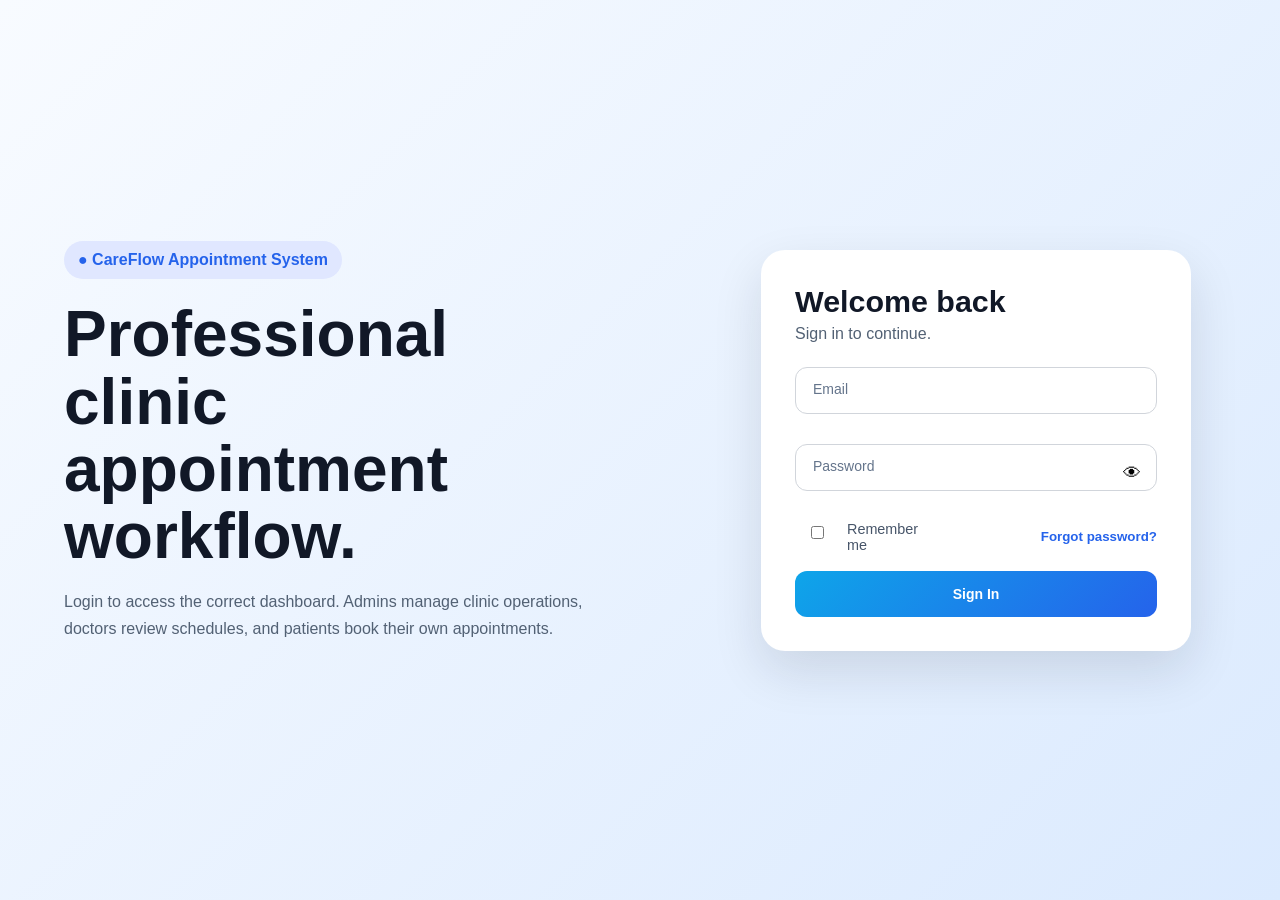
==== commit 47e8f433: "Update index.html" ====
--- a/index.html
+++ b/index.html
@@ -53,13 +53,13 @@
             >
               Sign In
             </button>
-            <div class="auth-switch">
+            <!-- <div class="auth-switch">
               No patient account?
               <button type="button" class="link-btn" onclick="showRegister()">
                 Register
               </button>
             </div>
-          </div>
+          </div> -->
           <div id="registerSection" class="hidden">
             <h2>Create account</h2>
             <p class="subtle">Register as a patient.</p>
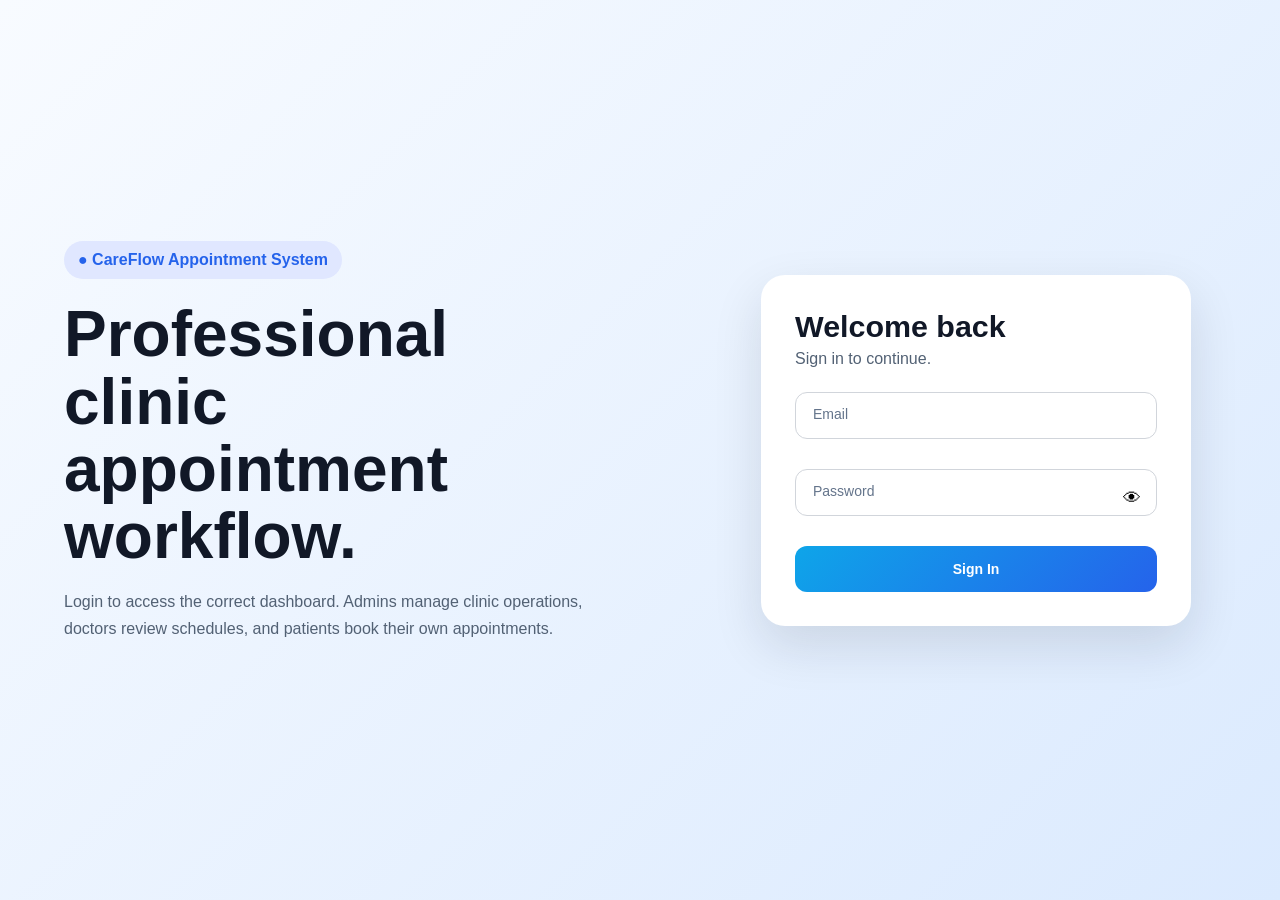
==== commit 4bb96b18: "Update index.html" ====
--- a/index.html
+++ b/index.html
@@ -39,13 +39,13 @@
                 <span id="loginEye">👁</span>
               </button>
             </div>
-            <div class="auth-row">
+            <!-- <div class="auth-row">
               <label class="remember-label"
                 ><input id="rememberMe" type="checkbox" />Remember me</label
               ><button type="button" class="link-btn" onclick="showForgot()">
                 Forgot password?
               </button>
-            </div>
+            </div> -->
             <button
               id="loginBtn"
               class="btn btn-primary primary-auth-btn"
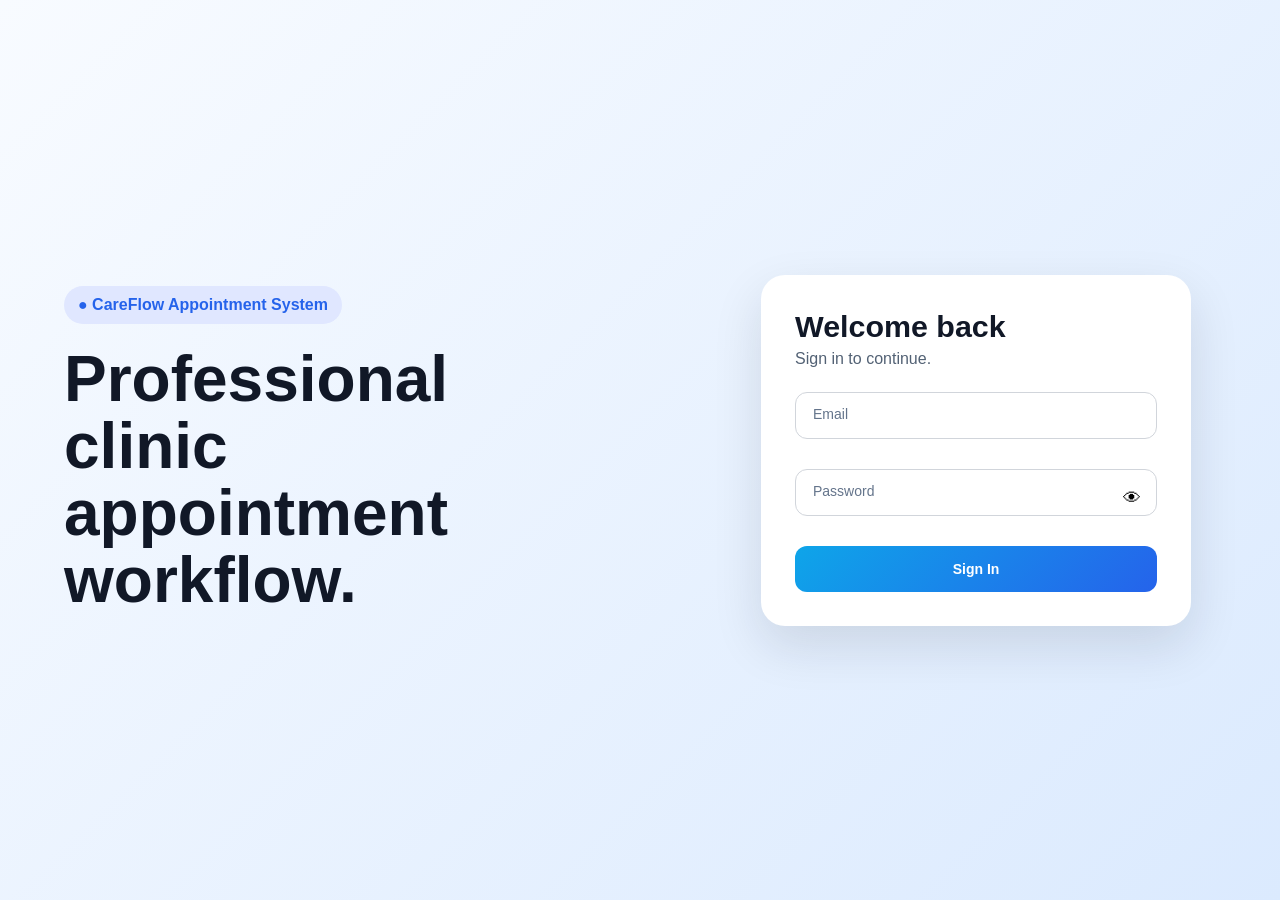
==== commit a0950884: "Update index.html" ====
--- a/index.html
+++ b/index.html
@@ -12,11 +12,11 @@
       <div class="login-side">
         <div class="brand-chip">● CareFlow Appointment System</div>
         <h1 class="hero-title">Professional clinic appointment workflow.</h1>
-        <p class="hero-text">
+        <!-- <p class="hero-text">
           Login to access the correct dashboard. Admins manage clinic
           operations, doctors review schedules, and patients book their own
           appointments.
-        </p>
+        </p> -->
       </div>
       <div class="login-panel-wrap">
         <div class="auth-card">
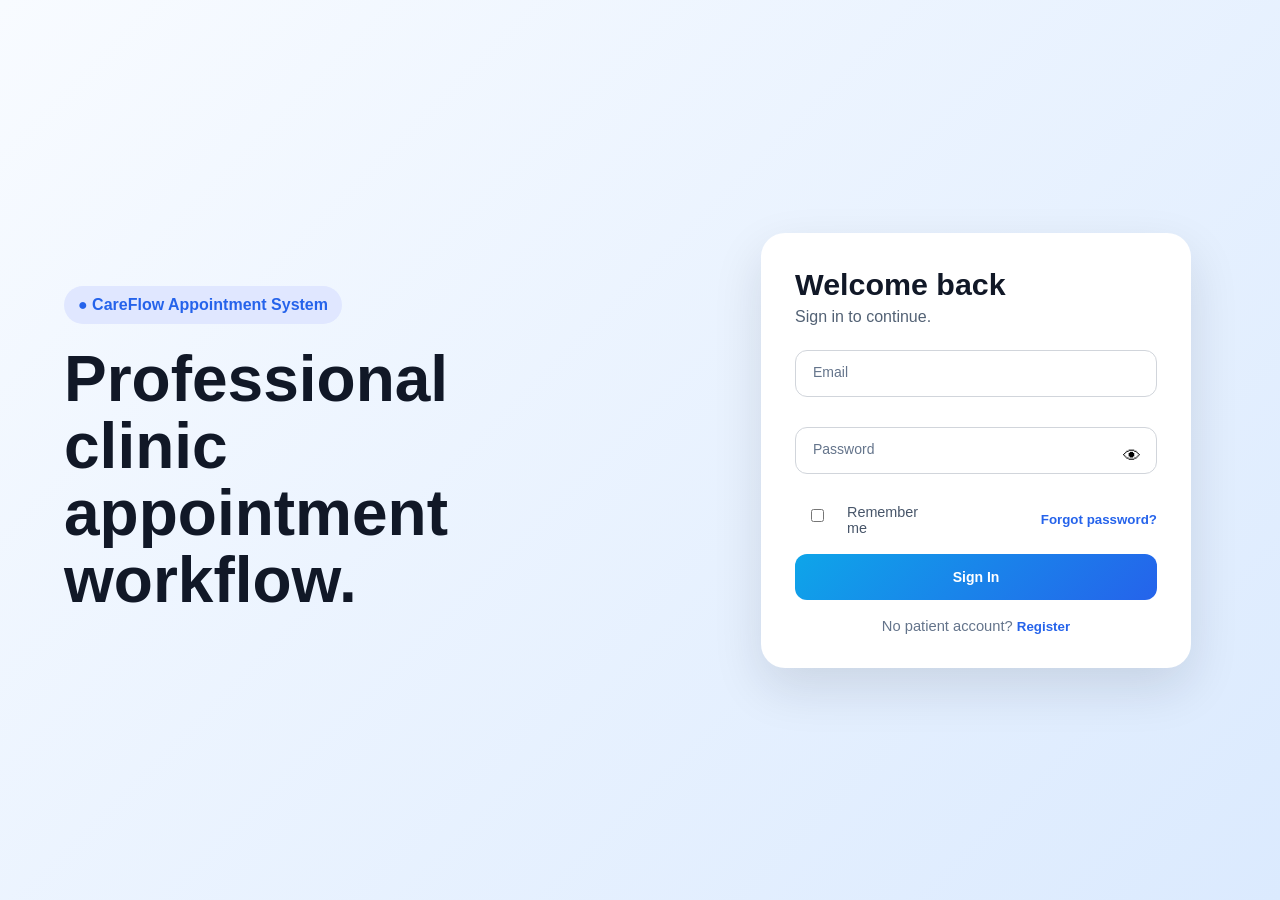
==== commit b6e49455: "Update index.html" ====
--- a/index.html
+++ b/index.html
@@ -39,13 +39,13 @@
                 <span id="loginEye">👁</span>
               </button>
             </div>
-            <!-- <div class="auth-row">
+            <div class="auth-row">
               <label class="remember-label"
                 ><input id="rememberMe" type="checkbox" />Remember me</label
               ><button type="button" class="link-btn" onclick="showForgot()">
                 Forgot password?
               </button>
-            </div> -->
+            </div>
             <button
               id="loginBtn"
               class="btn btn-primary primary-auth-btn"
@@ -53,13 +53,13 @@
             >
               Sign In
             </button>
-            <!-- <div class="auth-switch">
+            <div class="auth-switch">
               No patient account?
               <button type="button" class="link-btn" onclick="showRegister()">
                 Register
               </button>
             </div>
-          </div> -->
+          </div>
           <div id="registerSection" class="hidden">
             <h2>Create account</h2>
             <p class="subtle">Register as a patient.</p>
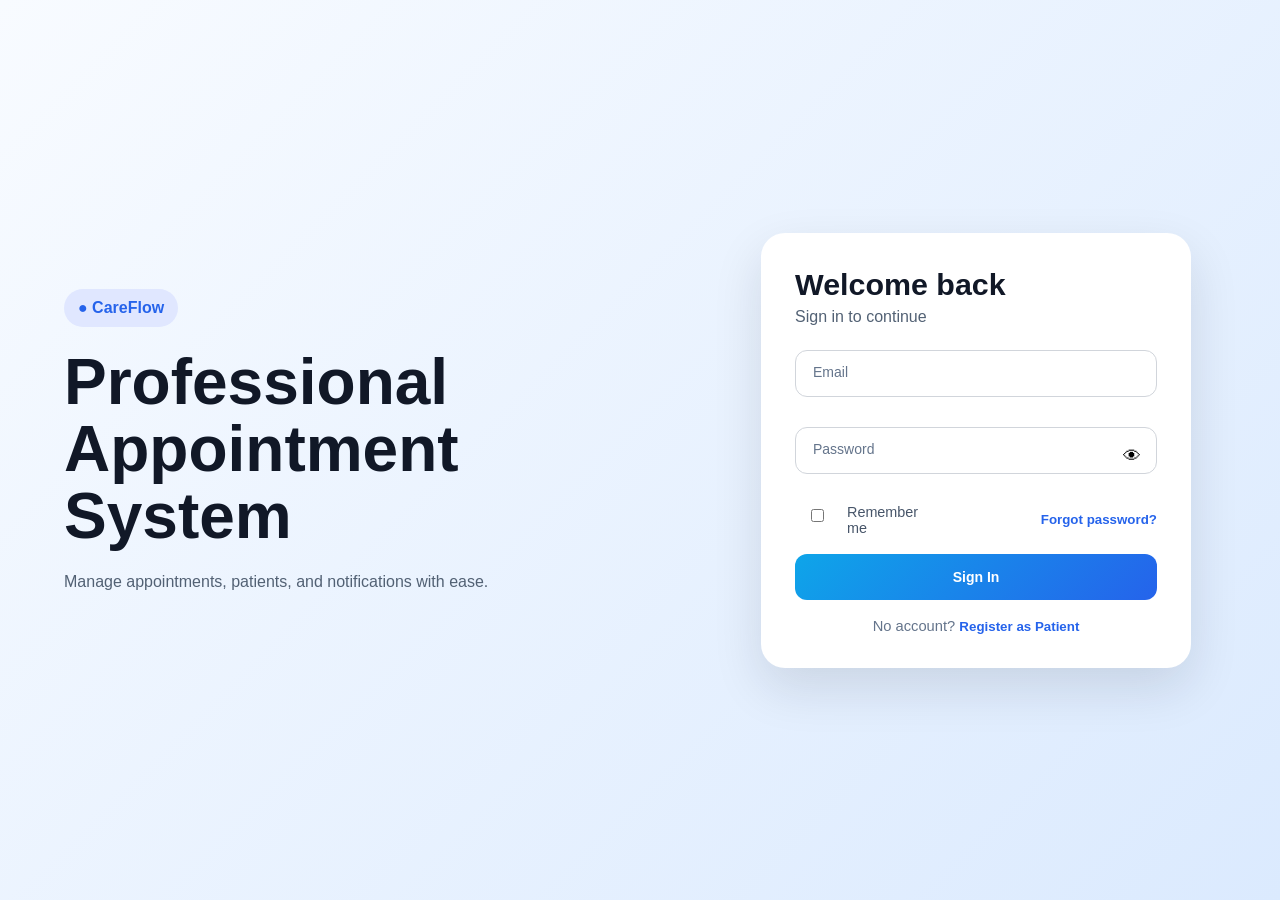
==== commit 187fdba5: "Update index.html" ====
--- a/index.html
+++ b/index.html
@@ -1,138 +1,109 @@
-<!doctype html>
+<!DOCTYPE html>
 <html lang="en">
-  <head>
-    <meta charset="UTF-8" />
-    <meta name="viewport" content="width=device-width, initial-scale=1.0" />
-    <title>CareFlow Login</title>
-    <link rel="stylesheet" href="style.css" />
-  </head>
-  <body class="login-body">
-    <div id="toast" class="toast"></div>
-    <section class="login-screen">
-      <div class="login-side">
-        <div class="brand-chip">● CareFlow Appointment System</div>
-        <h1 class="hero-title">Professional clinic appointment workflow.</h1>
-        <!-- <p class="hero-text">
-          Login to access the correct dashboard. Admins manage clinic
-          operations, doctors review schedules, and patients book their own
-          appointments.
-        </p> -->
-      </div>
-      <div class="login-panel-wrap">
-        <div class="auth-card">
-          <div id="loginSection">
-            <h2>Welcome back</h2>
-            <p class="subtle">Sign in to continue.</p>
-            <div class="floating-field">
-              <input id="loginEmail" type="email" placeholder=" " /><label
-                >Email</label
-              >
-            </div>
-            <div class="floating-field">
-              <input id="loginPassword" type="password" placeholder=" " /><label
-                >Password</label
-              ><button
-                type="button"
-                class="eye-btn"
-                onclick="togglePassword('loginPassword', 'loginEye')"
-              >
-                <span id="loginEye">👁</span>
-              </button>
-            </div>
-            <div class="auth-row">
-              <label class="remember-label"
-                ><input id="rememberMe" type="checkbox" />Remember me</label
-              ><button type="button" class="link-btn" onclick="showForgot()">
-                Forgot password?
-              </button>
-            </div>
-            <button
-              id="loginBtn"
-              class="btn btn-primary primary-auth-btn"
-              onclick="login()"
-            >
-              Sign In
-            </button>
-            <div class="auth-switch">
-              No patient account?
-              <button type="button" class="link-btn" onclick="showRegister()">
-                Register
-              </button>
-            </div>
+<head>
+  <meta charset="UTF-8">
+  <meta name="viewport" content="width=device-width, initial-scale=1.0">
+  <title>CareFlow - Login</title>
+  <link rel="stylesheet" href="style.css">
+</head>
+<body>
+
+  <div class="login-screen">
+
+    <!-- Left Side -->
+    <div class="login-side">
+      <div class="brand-chip">● CareFlow</div>
+      <h1 class="hero-title">Professional<br>Appointment System</h1>
+      <p class="hero-text">Manage appointments, patients, and notifications with ease.</p>
+    </div>
+
+    <!-- Right Side - Auth Forms -->
+    <div class="login-panel-wrap">
+      <div class="auth-card">
+
+        <!-- LOGIN SECTION -->
+        <div id="loginSection">
+          <h2>Welcome back</h2>
+          <p class="subtle">Sign in to continue</p>
+
+          <div class="floating-field">
+            <input type="email" id="loginEmail" placeholder=" ">
+            <label>Email</label>
           </div>
-          <div id="registerSection" class="hidden">
-            <h2>Create account</h2>
-            <p class="subtle">Register as a patient.</p>
-            <div class="floating-field">
-              <input id="registerName" placeholder=" " /><label
-                >Full name</label
-              >
-            </div>
-            <div class="floating-field">
-              <input id="registerEmail" type="email" placeholder=" " /><label
-                >Email</label
-              >
-            </div>
-            <div class="floating-field">
-              <input
-                id="registerPassword"
-                type="password"
-                placeholder=" "
-              /><label>Password</label
-              ><button
-                type="button"
-                class="eye-btn"
-                onclick="togglePassword('registerPassword', 'registerEye')"
-              >
-                <span id="registerEye">👁</span>
-              </button>
-            </div>
-            <div class="floating-field">
-              <input id="registerPhone" placeholder=" " /><label
-                >Phone number</label
-              >
-            </div>
-            <button
-              id="registerBtn"
-              class="btn btn-primary primary-auth-btn"
-              onclick="registerPatient()"
-            >
-              Register
-            </button>
-            <div class="auth-switch">
-              Already have an account?
-              <button type="button" class="link-btn" onclick="showLogin()">
-                Login
-              </button>
-            </div>
+
+          <div class="floating-field">
+            <input type="password" id="loginPassword" placeholder=" ">
+            <label>Password</label>
+            <button type="button" class="eye-btn" id="togglePassword">👁</button>
           </div>
-          <div id="forgotSection" class="hidden">
-            <h2>Forgot password</h2>
-            <p class="subtle">
-              Enter your email and we will send reset instructions.
-            </p>
-            <div class="floating-field">
-              <input id="forgotEmail" type="email" placeholder=" " /><label
-                >Email</label
-              >
-            </div>
-            <button
-              id="forgotBtn"
-              class="btn btn-primary primary-auth-btn"
-              onclick="forgotPassword()"
-            >
-              Send Reset Email
-            </button>
-            <div class="auth-switch">
-              Remembered your password?
-              <button type="button" class="link-btn" onclick="showLogin()">
-                Back to login
-              </button>
-            </div>
+
+          <div class="auth-row">
+            <label class="remember-label">
+              <input type="checkbox" id="rememberMe">
+              Remember me
+            </label>
+            <button onclick="showForgot()" class="link-btn">Forgot password?</button>
+          </div>
+
+          <button onclick="login()" id="loginBtn" class="btn btn-primary primary-auth-btn">Sign In</button>
+
+          <div class="auth-switch">
+            No account? 
+            <button onclick="showRegister()" class="link-btn">Register as Patient</button>
           </div>
         </div>
+
+        <!-- REGISTER SECTION -->
+        <div id="registerSection" class="hidden">
+          <h2>Create account</h2>
+          <p class="subtle">Register as a patient</p>
+
+          <div class="floating-field">
+            <input type="text" id="registerName" placeholder=" ">
+            <label>Full Name</label>
+          </div>
+          <div class="floating-field">
+            <input type="email" id="registerEmail" placeholder=" ">
+            <label>Email</label>
+          </div>
+          <div class="floating-field">
+            <input type="password" id="registerPassword" placeholder=" ">
+            <label>Password</label>
+          </div>
+          <div class="floating-field">
+            <input type="tel" id="registerPhone" placeholder=" ">
+            <label>Phone Number</label>
+          </div>
+
+          <button onclick="registerPatient()" id="registerBtn" class="btn btn-primary primary-auth-btn">Register</button>
+
+          <div class="auth-switch">
+            Already have an account? 
+            <button onclick="showLogin()" class="link-btn">Sign in</button>
+          </div>
+        </div>
+
+        <!-- FORGOT PASSWORD -->
+        <div id="forgotSection" class="hidden">
+          <h2>Forgot Password</h2>
+          <p class="subtle">Enter your email to receive reset instructions</p>
+
+          <div class="floating-field">
+            <input type="email" id="forgotEmail" placeholder=" ">
+            <label>Email</label>
+          </div>
+
+          <button onclick="forgotPassword()" id="forgotBtn" class="btn btn-primary primary-auth-btn">Send Reset Email</button>
+
+          <div class="auth-switch">
+            <button onclick="showLogin()" class="link-btn">Back to Login</button>
+          </div>
+        </div>
+
       </div>
-    </section>
-    <script src="auth.js"></script>
-  </body>
+    </div>
+  </div>
+
+  <script src="auth.js"></script>
+</body>
 </html>
--- a/style.css
+++ b/style.css
@@ -494,3 +494,5 @@
     align-items: flex-start;
   }
 }
+
+make it responsive so it also fits in mobile browser
